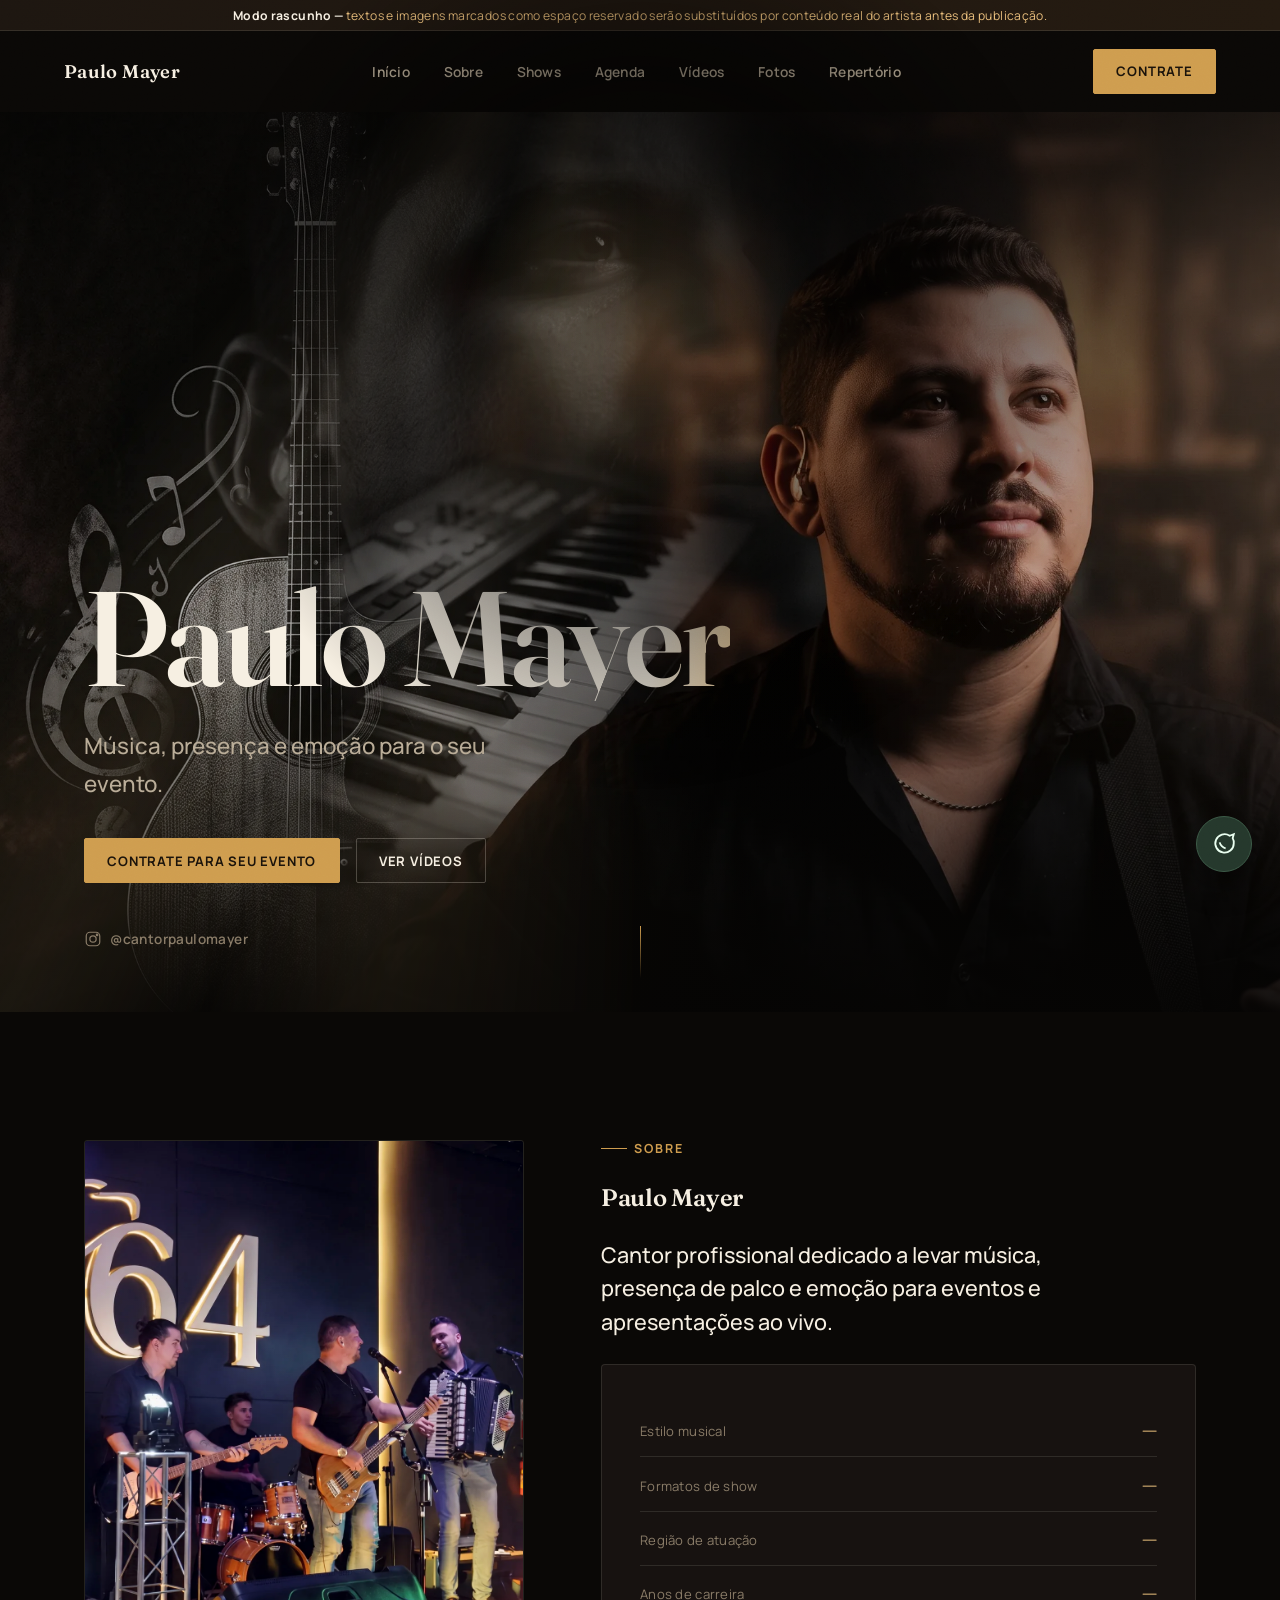
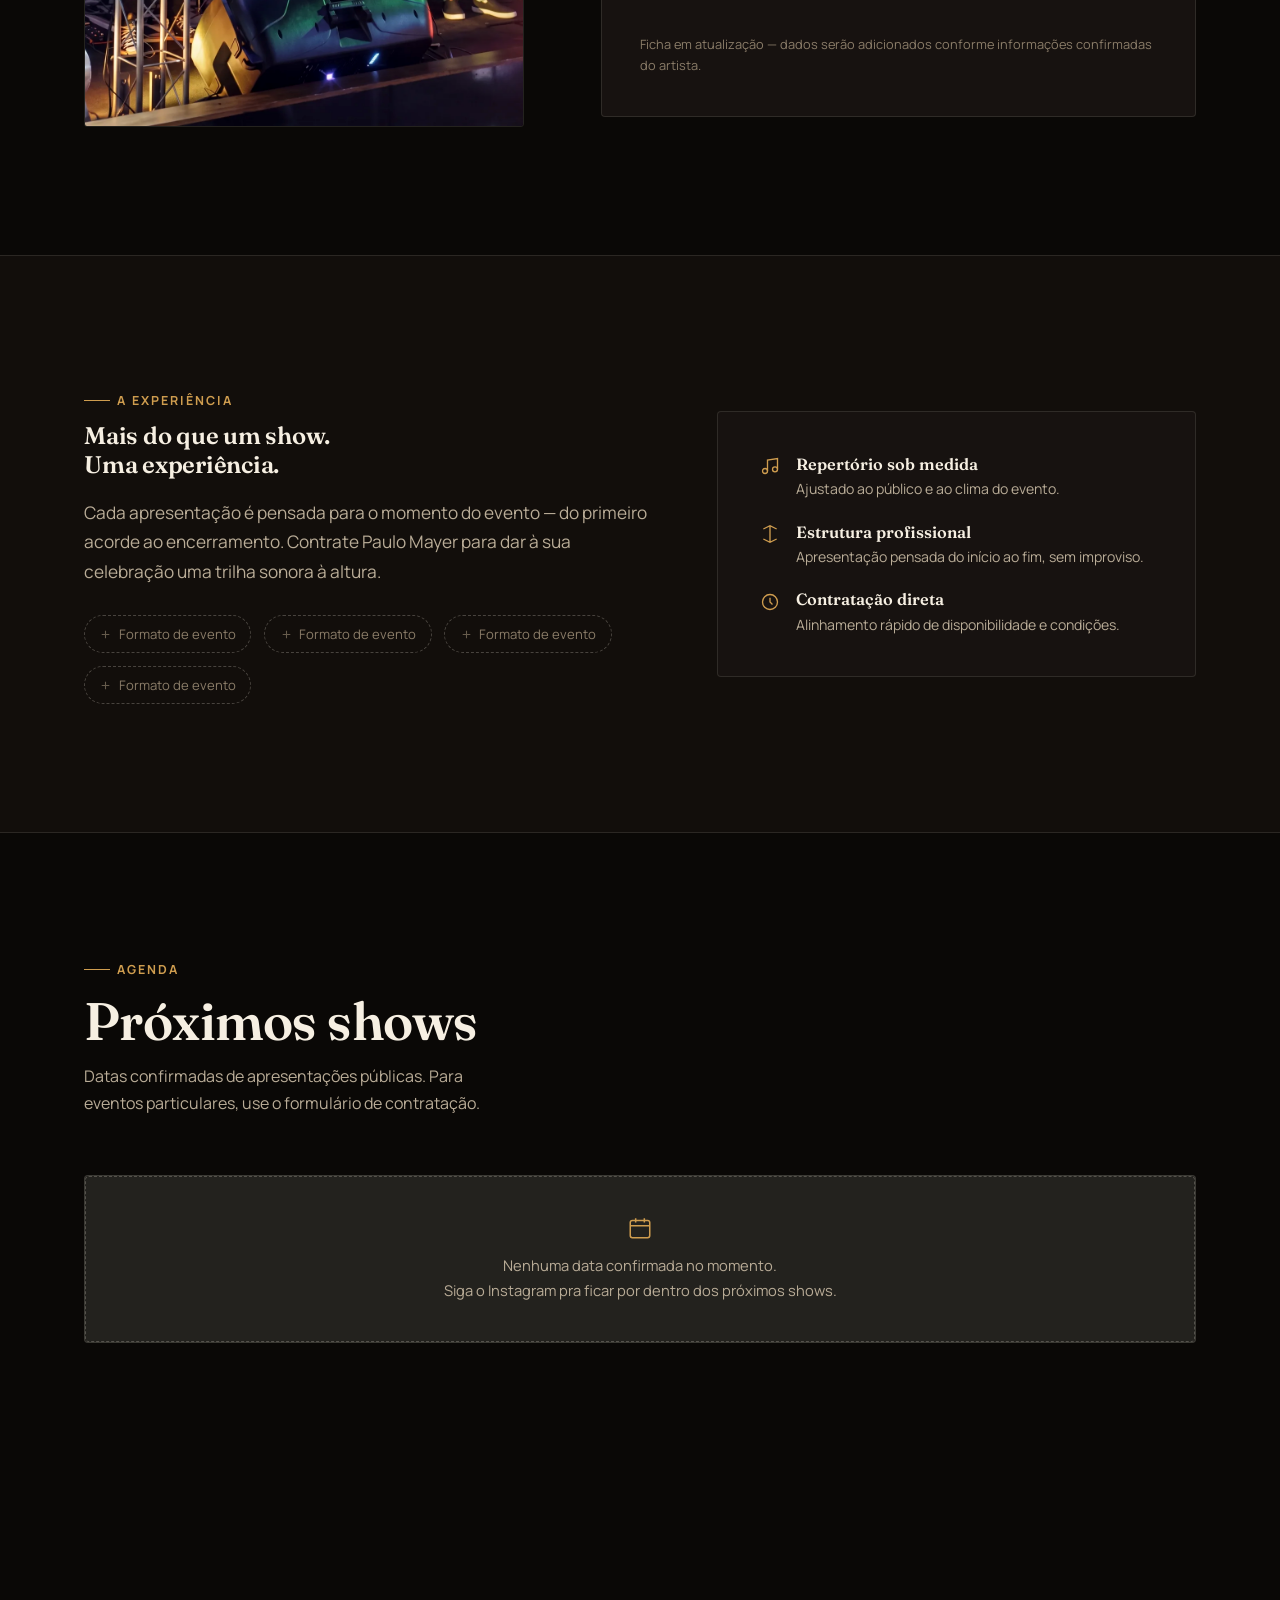
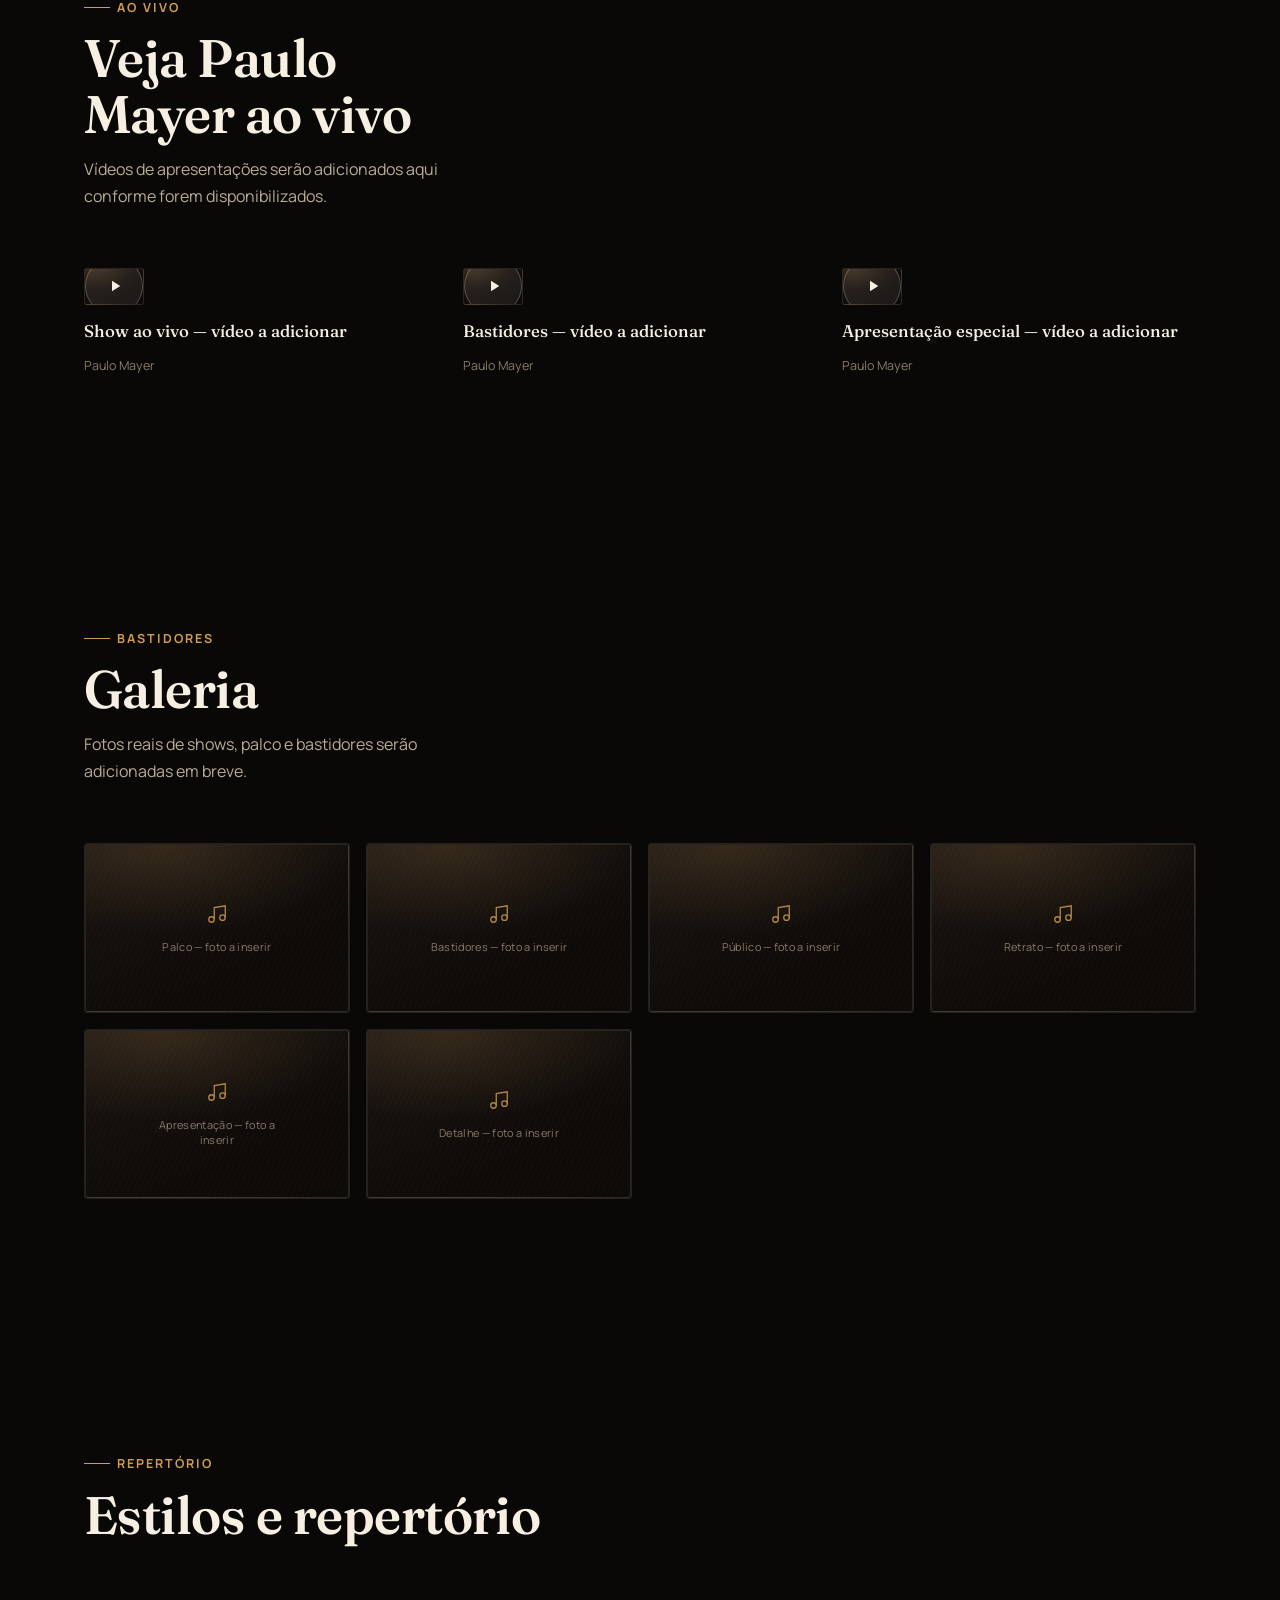
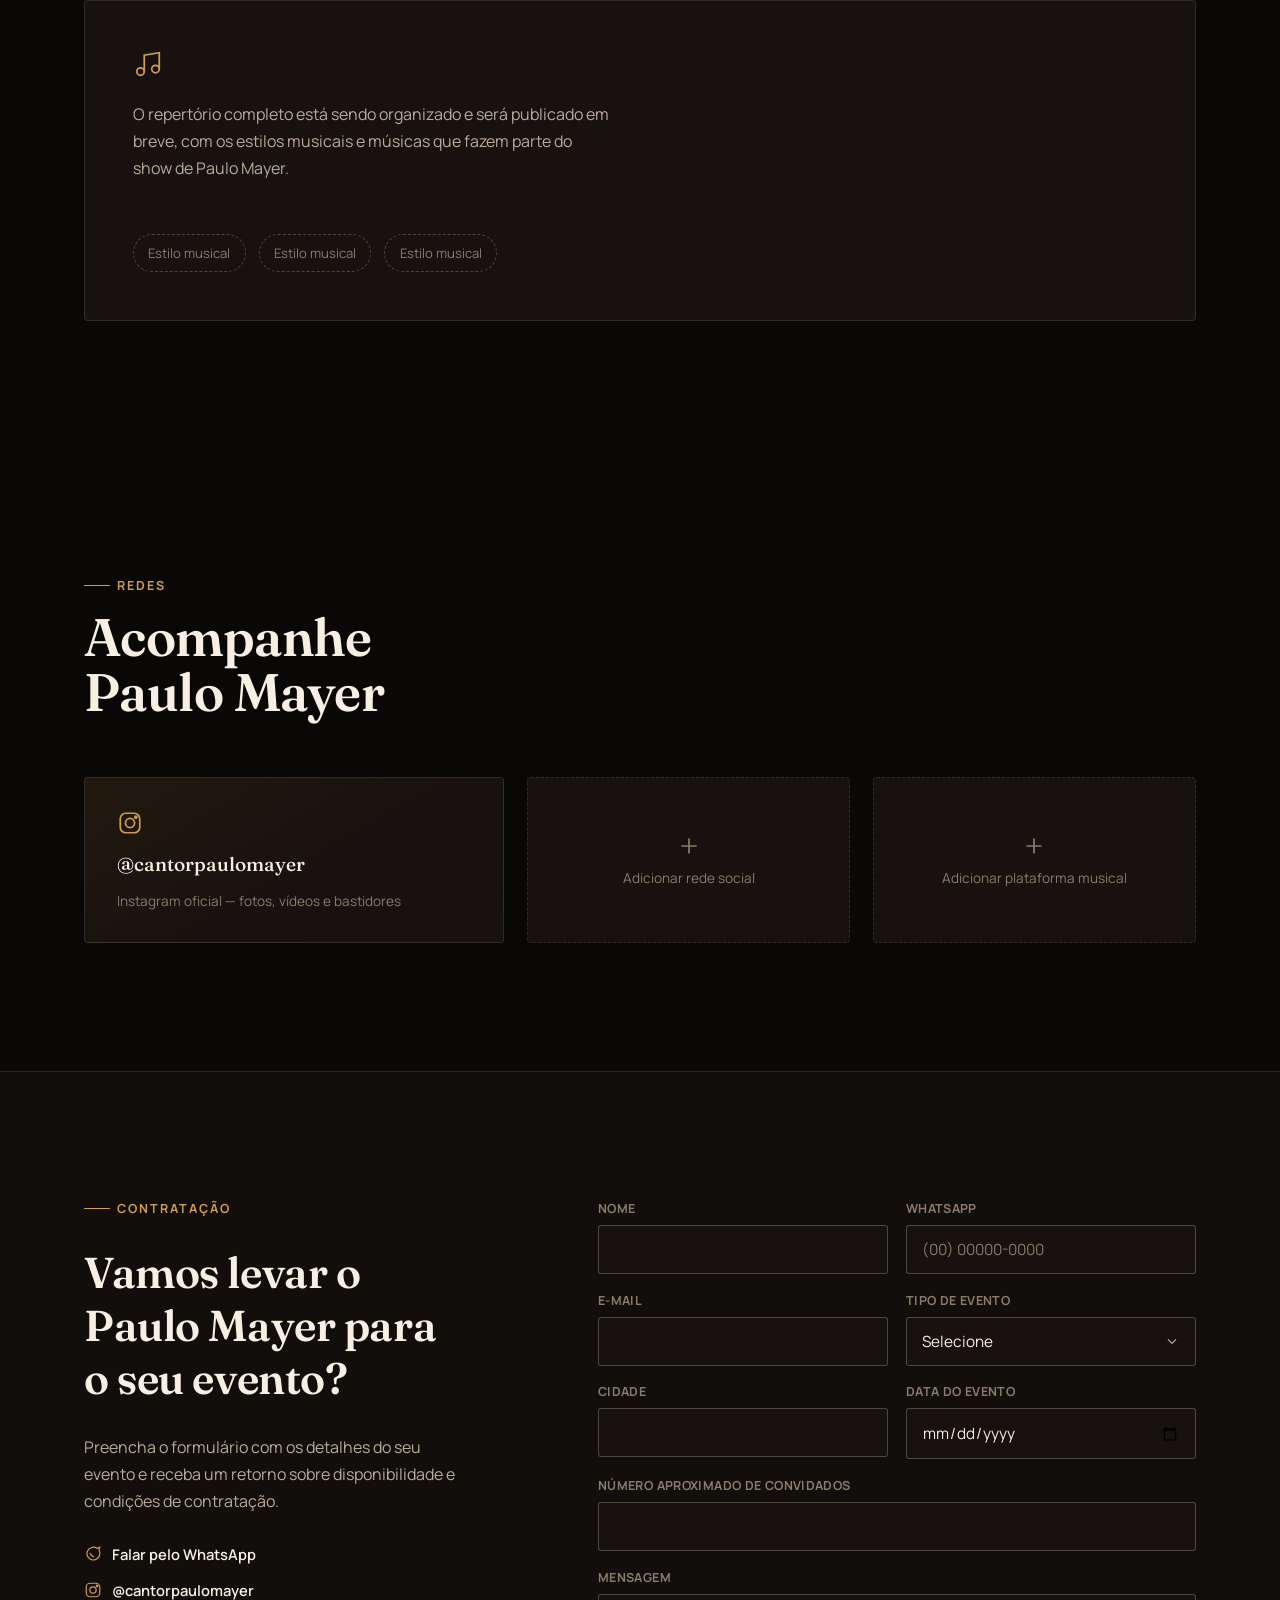
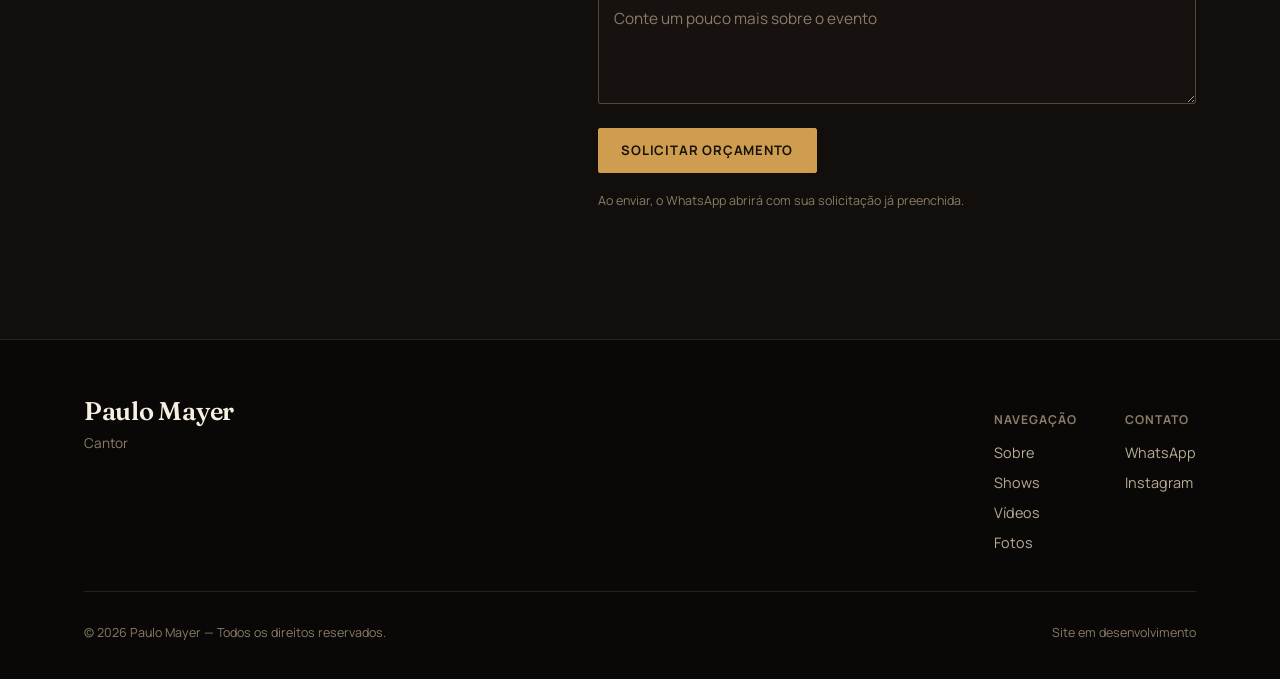
==== public/index.html @ 7ff00a08 "Initial commit" ====
<!doctype html>
<html lang="pt-BR">
<head>
<meta charset="UTF-8">
<meta name="viewport" content="width=device-width, initial-scale=1">
<title>Paulo Mayer | Cantor para Shows e Eventos</title>
<meta name="description" content="Paulo Mayer — cantor profissional para shows e eventos. Contrate para casamentos, festas particulares, eventos corporativos e apresentações ao vivo.">
<meta name="theme-color" content="#0a0806">
<link rel="canonical" href="/">

<!-- Open Graph / compartilhamento (WhatsApp, Facebook, Instagram, LinkedIn) -->
<meta property="og:type" content="website">
<meta property="og:title" content="Paulo Mayer | Cantor para Shows e Eventos">
<meta property="og:description" content="Música, presença e emoção para o seu evento. Conheça o trabalho de Paulo Mayer e solicite um orçamento.">
<meta property="og:image" content="/images/hero-portrait.webp">
<meta property="og:locale" content="pt_BR">
<meta name="twitter:card" content="summary_large_image">

<link rel="icon" href="data:image/svg+xml,%3Csvg xmlns='http://www.w3.org/2000/svg' viewBox='0 0 100 100'%3E%3Crect width='100' height='100' rx='20' fill='%230a0806'/%3E%3Ctext x='50' y='68' font-size='58' text-anchor='middle'%3E%F0%9F%8E%A4%3C/text%3E%3C/svg%3E">

<link rel="preconnect" href="https://fonts.googleapis.com">
<link rel="preconnect" href="https://fonts.gstatic.com" crossorigin>
<link rel="stylesheet" href="https://fonts.googleapis.com/css2?family=Fraunces:ital,opsz,wght@0,9..144,300..900;1,9..144,400..700&family=Manrope:wght@400;500;600;700;800&display=swap">
<link rel="stylesheet" href="css/style.css">

<!--
  ================================================================
  SITE — PAULO MAYER (cantor) — projeto para deploy no Cloudflare Pages
  ================================================================
  Referência principal: https://www.instagram.com/cantorpaulomayer/
  Nenhuma informação específica do artista foi inventada. Pontos que
  ainda precisam de conteúdo real (veja também o README.md):

    1. WHATSAPP_NUMBER (em js/main.js) — trocar pelo número real,
       formato 55DDDNÚMERO (ex.: 5551999999999).
    2. Ficha do artista (seção "Sobre") — estilo musical, formatos
       de evento, região de atuação, anos de carreira.
    3. Texto de trajetória/diferenciais (seção "Sobre").
    4. Formatos de evento atendidos (seção "O Show").
    5. VIDEOS[] (em js/main.js) — título + link de embed (YouTube/
       Instagram) de cada vídeo.
    6. GALLERY[] (em js/main.js) — trocar os quadros por fotos reais
       (basta trocar o bloco .media-frame por uma <img>).
    7. Repertório / estilos musicais (seção "Repertório").
    8. Outras redes sociais além do Instagram (rodapé e seção "Redes").
    9. Depoimentos: a seção de prova social foi propositalmente omitida
       — não existem depoimentos reais disponíveis ainda.
   10. Agenda ("Próximos shows"): a lista pública é lida em tempo real
       de /api/shows — administre-a pelo painel em /admin (veja o
       README.md para configurar a senha e o KV).
-->
</head>
<body>


<div class="grain" aria-hidden="true"></div>
<div class="cursor-fx cursor-fx--glow" id="cursorGlow" aria-hidden="true"></div>
<div class="cursor-fx cursor-fx--shadow" id="cursorShadow" aria-hidden="true"></div>
<a class="skip-link" href="#conteudo">Pular para o conteúdo</a>

<div class="draft-badge">
  <b>Modo rascunho —</b> textos e imagens marcados como espaço reservado serão substituídos por conteúdo real do artista antes da publicação.
</div>

<header class="nav" id="topo">
  <a class="nav__brand" href="#topo">Paulo Mayer</a>
  <nav aria-label="Navegação principal">
    <ul class="nav__links">
      <li><a href="#topo">Início</a></li>
      <li><a href="#sobre">Sobre</a></li>
      <li><a href="#shows">Shows</a></li>
      <li><a href="#agenda">Agenda</a></li>
      <li><a href="#videos">Vídeos</a></li>
      <li><a href="#fotos">Fotos</a></li>
      <li><a href="#repertorio">Repertório</a></li>
    </ul>
  </nav>
  <a class="btn btn-primary nav__cta" href="#contrate">Contrate</a>
  <button class="burger" id="burgerBtn" aria-expanded="false" aria-controls="mobileMenu" aria-label="Abrir menu">
    <span></span><span></span><span></span>
  </button>
</header>

<div class="mobile-menu" id="mobileMenu">
  <ul>
    <li><a href="#topo">Início</a></li>
    <li><a href="#sobre">Sobre</a></li>
    <li><a href="#shows">Shows</a></li>
    <li><a href="#agenda">Agenda</a></li>
    <li><a href="#videos">Vídeos</a></li>
    <li><a href="#fotos">Fotos</a></li>
    <li><a href="#repertorio">Repertório</a></li>
  </ul>
  <a class="btn btn-primary btn-block" href="#contrate">Contrate para seu evento</a>
</div>

<main id="conteudo">

  <!-- ============ HERO ============ -->
  <section class="hero" id="inicio">
    <div class="hero__portrait">
        <img src="images/hero-portrait.webp" alt="Paulo Mayer com violão, em composição artística com piano e notas musicais" width="1800" height="1665">
    </div>
    <div class="hero__beam" aria-hidden="true"></div>
    <div class="wrap hero__inner">
      <div class="hero__text">
        <h1>Paulo Mayer</h1>
        <p class="hero__sub">Música, presença e emoção para o seu evento.</p>
        <div class="hero__ctas">
          <a class="btn btn-primary" href="#contrate">Contrate para seu evento</a>
          <a class="btn btn-ghost" href="#videos">Ver vídeos</a>
        </div>
        <a class="hero__insta" href="https://www.instagram.com/cantorpaulomayer/" target="_blank" rel="noopener">
          <svg viewBox="0 0 24 24" fill="none" stroke="currentColor" stroke-width="1.6"><rect x="3" y="3" width="18" height="18" rx="5"/><circle cx="12" cy="12" r="4.2"/><circle cx="17.4" cy="6.6" r="1"/></svg>
          @cantorpaulomayer
        </a>
      </div>
    </div>
    <div class="hero__scroll" aria-hidden="true"><span></span></div>
  </section>

  <!-- ============ SOBRE ============ -->
  <section id="sobre">
    <div class="wrap">
      <div class="sobre__grid">
        <div class="reveal">
          <div class="artist-photo">
            <img src="images/sobre-retrato.webp" alt="Paulo Mayer se apresentando ao vivo com a banda, cantando e tocando baixo no palco" width="1400" height="1424">
          </div>
        </div>
        <div class="sobre__text reveal">
          <span class="eyebrow">Sobre</span>
          <h2>Paulo Mayer</h2>
          <p class="sobre__lead">Cantor profissional dedicado a levar música, presença de palco e emoção para eventos e apresentações ao vivo.</p>
          <div class="ficha">
            <div class="ficha__row"><span class="ficha__label">Estilo musical</span><span class="ficha__value">—</span></div>
            <div class="ficha__row"><span class="ficha__label">Formatos de show</span><span class="ficha__value">—</span></div>
            <div class="ficha__row"><span class="ficha__label">Região de atuação</span><span class="ficha__value">—</span></div>
            <div class="ficha__row"><span class="ficha__label">Anos de carreira</span><span class="ficha__value">—</span></div>
            <p class="ficha__note">Ficha em atualização — dados serão adicionados conforme informações confirmadas do artista.</p>
          </div>
        </div>
      </div>
    </div>
  </section>

  <!-- ============ O SHOW ============ -->
  <section class="show" id="shows">
    <div class="wrap">
      <div class="show__grid">
        <div class="reveal">
          <span class="eyebrow">A experiência</span>
          <h2 style="margin-top:.5em">Mais do que um show.<br>Uma experiência.</h2>
          <p class="lead" style="margin-top:1.1em">Cada apresentação é pensada para o momento do evento — do primeiro acorde ao encerramento. Contrate Paulo Mayer para dar à sua celebração uma trilha sonora à altura.</p>
          <div class="chip-row" role="list" aria-label="Formatos de evento atendidos, a confirmar">
            <span class="chip"><svg viewBox="0 0 24 24" fill="none" stroke="currentColor" stroke-width="2"><path d="M12 5v14M5 12h14"/></svg>Formato de evento</span>
            <span class="chip"><svg viewBox="0 0 24 24" fill="none" stroke="currentColor" stroke-width="2"><path d="M12 5v14M5 12h14"/></svg>Formato de evento</span>
            <span class="chip"><svg viewBox="0 0 24 24" fill="none" stroke="currentColor" stroke-width="2"><path d="M12 5v14M5 12h14"/></svg>Formato de evento</span>
            <span class="chip"><svg viewBox="0 0 24 24" fill="none" stroke="currentColor" stroke-width="2"><path d="M12 5v14M5 12h14"/></svg>Formato de evento</span>
          </div>
        </div>
        <div class="show__panel reveal">
          <div class="show__panel-item">
            <svg viewBox="0 0 24 24" fill="none" stroke="currentColor" stroke-width="1.6"><path d="M9 18V5l12-2v13"/><circle cx="6" cy="18" r="3"/><circle cx="18" cy="16" r="3"/></svg>
            <div><strong>Repertório sob medida</strong><span>Ajustado ao público e ao clima do evento.</span></div>
          </div>
          <div class="show__panel-item">
            <svg viewBox="0 0 24 24" fill="none" stroke="currentColor" stroke-width="1.6"><path d="M12 2v20M4 6l8-4 8 4M4 18l8 4 8-4"/></svg>
            <div><strong>Estrutura profissional</strong><span>Apresentação pensada do início ao fim, sem improviso.</span></div>
          </div>
          <div class="show__panel-item">
            <svg viewBox="0 0 24 24" fill="none" stroke="currentColor" stroke-width="1.6"><circle cx="12" cy="12" r="9"/><path d="M12 7v5l3 3"/></svg>
            <div><strong>Contratação direta</strong><span>Alinhamento rápido de disponibilidade e condições.</span></div>
          </div>
        </div>
      </div>
    </div>
  </section>

  <!-- ============ AGENDA ============ -->
  <section id="agenda">
    <div class="wrap">
      <div class="section-head reveal">
        <span class="eyebrow">Agenda</span>
        <h2>Próximos shows</h2>
        <p>Datas confirmadas de apresentações públicas. Para eventos particulares, use o formulário de contratação.</p>
      </div>
      <div id="agendaList" class="agenda__list" aria-live="polite">
        <p class="agenda__loading">Carregando agenda...</p>
      </div>
    </div>
  </section>

  <!-- ============ VIDEOS ============ -->
  <section id="videos">
    <div class="wrap">
      <div class="section-head reveal">
        <span class="eyebrow">Ao vivo</span>
        <h2>Veja Paulo Mayer ao vivo</h2>
        <p>Vídeos de apresentações serão adicionados aqui conforme forem disponibilizados.</p>
      </div>
      <div class="video-grid" id="videoGrid"></div>
    </div>
  </section>

  <!-- ============ GALERIA ============ -->
  <section id="fotos">
    <div class="wrap">
      <div class="section-head reveal">
        <span class="eyebrow">Bastidores</span>
        <h2>Galeria</h2>
        <p>Fotos reais de shows, palco e bastidores serão adicionadas em breve.</p>
      </div>
      <div class="gallery" id="galleryGrid"></div>
    </div>
  </section>

  <!-- ============ REPERTORIO ============ -->
  <section id="repertorio">
    <div class="wrap">
      <div class="section-head reveal">
        <span class="eyebrow">Repertório</span>
        <h2>Estilos e repertório</h2>
      </div>
      <div class="repertorio__box reveal">
        <svg viewBox="0 0 24 24" fill="none" stroke="currentColor" stroke-width="1.4" style="width:30px;height:30px;color:var(--gold)"><path d="M9 18V5l12-2v13"/><circle cx="6" cy="18" r="3"/><circle cx="18" cy="16" r="3"/></svg>
        <p style="max-width:48ch">O repertório completo está sendo organizado e será publicado em breve, com os estilos musicais e músicas que fazem parte do show de Paulo Mayer.</p>
        <div class="chip-row">
          <span class="chip">Estilo musical</span>
          <span class="chip">Estilo musical</span>
          <span class="chip">Estilo musical</span>
        </div>
      </div>
    </div>
  </section>

  <!-- ============ REDES ============ -->
  <section id="redes">
    <div class="wrap">
      <div class="section-head reveal">
        <span class="eyebrow">Redes</span>
        <h2>Acompanhe Paulo Mayer</h2>
      </div>
      <div class="redes__grid">
        <a class="social-card social-card--main reveal" href="https://www.instagram.com/cantorpaulomayer/" target="_blank" rel="noopener">
          <svg viewBox="0 0 24 24" fill="none" stroke="currentColor" stroke-width="1.6"><rect x="3" y="3" width="18" height="18" rx="5"/><circle cx="12" cy="12" r="4.2"/><circle cx="17.4" cy="6.6" r="1"/></svg>
          <strong>@cantorpaulomayer</strong>
          <span>Instagram oficial — fotos, vídeos e bastidores</span>
        </a>
        <div class="social-card social-card--empty reveal">
          <svg viewBox="0 0 24 24" fill="none" stroke="currentColor" stroke-width="1.6"><path d="M12 5v14M5 12h14"/></svg>
          <span>Adicionar rede social</span>
        </div>
        <div class="social-card social-card--empty reveal">
          <svg viewBox="0 0 24 24" fill="none" stroke="currentColor" stroke-width="1.6"><path d="M12 5v14M5 12h14"/></svg>
          <span>Adicionar plataforma musical</span>
        </div>
      </div>
    </div>
  </section>

  <!-- ============ CONTATO ============ -->
  <section class="contato" id="contrate">
    <div class="wrap">
      <div class="contato__grid">
        <div class="contato__side reveal">
          <span class="eyebrow">Contratação</span>
          <h2 style="font-size:clamp(1.9rem,4vw,2.7rem)">Vamos levar o Paulo Mayer para o seu evento?</h2>
          <p>Preencha o formulário com os detalhes do seu evento e receba um retorno sobre disponibilidade e condições de contratação.</p>
          <div class="contato__direct">
            <a href="#" id="waDirectLink" target="_blank" rel="noopener">
              <svg viewBox="0 0 24 24" fill="none" stroke="currentColor" stroke-width="1.6"><path d="M21 11.5a8.5 8.5 0 1 1-3.8-7.1L21 3l-1 3.6a8.46 8.46 0 0 1 1 4.9Z"/><path d="M8 10.5s.5 2 2 3.5 3.5 2 3.5 2"/></svg>
              Falar pelo WhatsApp
            </a>
            <a href="https://www.instagram.com/cantorpaulomayer/" target="_blank" rel="noopener">
              <svg viewBox="0 0 24 24" fill="none" stroke="currentColor" stroke-width="1.6"><rect x="3" y="3" width="18" height="18" rx="5"/><circle cx="12" cy="12" r="4.2"/><circle cx="17.4" cy="6.6" r="1"/></svg>
              @cantorpaulomayer
            </a>
          </div>
        </div>

        <form id="bookingForm" class="reveal" novalidate>
          <div class="field">
            <label for="f-nome">Nome</label>
            <input id="f-nome" name="nome" type="text" autocomplete="name" required>
          </div>
          <div class="field">
            <label for="f-whats">WhatsApp</label>
            <input id="f-whats" name="whatsapp" type="tel" autocomplete="tel" placeholder="(00) 00000-0000" required>
          </div>
          <div class="field">
            <label for="f-email">E-mail</label>
            <input id="f-email" name="email" type="email" autocomplete="email">
          </div>
          <div class="field">
            <label for="f-tipo">Tipo de evento</label>
            <select id="f-tipo" name="tipo">
              <option value="">Selecione</option>
              <option>Casamento</option>
              <option>Festa particular</option>
              <option>Evento corporativo</option>
              <option>Casa noturna / bar</option>
              <option>Formatura</option>
              <option>Evento público</option>
              <option>Outro</option>
            </select>
          </div>
          <div class="field">
            <label for="f-cidade">Cidade</label>
            <input id="f-cidade" name="cidade" type="text">
          </div>
          <div class="field">
            <label for="f-data">Data do evento</label>
            <input id="f-data" name="data" type="date">
          </div>
          <div class="field field--full">
            <label for="f-convidados">Número aproximado de convidados</label>
            <input id="f-convidados" name="convidados" type="number" min="0" inputmode="numeric">
          </div>
          <div class="field field--full">
            <label for="f-msg">Mensagem</label>
            <textarea id="f-msg" name="mensagem" placeholder="Conte um pouco mais sobre o evento"></textarea>
          </div>
          <div class="form__actions field--full">
            <button type="submit" class="btn btn-primary">Solicitar orçamento</button>
            <span class="form__status" id="formStatus" role="status" aria-live="polite"></span>
          </div>
          <p class="form__note">Ao enviar, o WhatsApp abrirá com sua solicitação já preenchida.</p>
        </form>
      </div>
    </div>
  </section>

</main>

<footer>
  <div class="wrap">
    <div class="footer__top">
      <div class="footer__brand">
        <h3>Paulo Mayer</h3>
        <p>Cantor</p>
      </div>
      <div class="footer__cols">
        <div class="footer__col">
          <h4>Navegação</h4>
          <a href="#sobre">Sobre</a>
          <a href="#shows">Shows</a>
          <a href="#videos">Vídeos</a>
          <a href="#fotos">Fotos</a>
        </div>
        <div class="footer__col">
          <h4>Contato</h4>
          <a href="#" id="waFooterLink" target="_blank" rel="noopener">WhatsApp</a>
          <a href="https://www.instagram.com/cantorpaulomayer/" target="_blank" rel="noopener">Instagram</a>
        </div>
      </div>
    </div>
    <div class="footer__bottom">
      <span>© <span id="year"></span> Paulo Mayer — Todos os direitos reservados.</span>
      <span>Site em desenvolvimento</span>
    </div>
  </div>
</footer>

<button class="wa-float" id="waFloat" aria-label="Falar com Paulo Mayer pelo WhatsApp">
  <svg viewBox="0 0 24 24" fill="none" stroke="currentColor" stroke-width="1.7"><path d="M21 11.5a8.5 8.5 0 1 1-3.8-7.1L21 3l-1 3.6a8.46 8.46 0 0 1 1 4.9Z"/><path d="M8 10.5s.5 2 2 3.5 3.5 2 3.5 2"/></svg>
</button>

<!-- Lightbox (galeria) -->
<div class="overlay lightbox" id="lightbox" role="dialog" aria-modal="true" aria-label="Visualização de foto">
  <div class="overlay__box">
    <button class="overlay__close" id="lightboxClose" aria-label="Fechar"><svg viewBox="0 0 24 24" fill="none" stroke="currentColor" stroke-width="2"><path d="M5 5l14 14M19 5L5 19"/></svg></button>
    <button class="overlay__nav overlay__prev" id="lightboxPrev" aria-label="Foto anterior"><svg viewBox="0 0 24 24" fill="none" stroke="currentColor" stroke-width="2"><path d="M15 5l-7 7 7 7"/></svg></button>
    <button class="overlay__nav overlay__next" id="lightboxNext" aria-label="Próxima foto"><svg viewBox="0 0 24 24" fill="none" stroke="currentColor" stroke-width="2"><path d="M9 5l7 7-7 7"/></svg></button>
    <div id="lightboxContent"></div>
    <p class="lightbox__caption" id="lightboxCaption"></p>
  </div>
</div>

<!-- Modal (video) -->
<div class="overlay" id="videoModal" role="dialog" aria-modal="true" aria-label="Reprodução de vídeo">
  <div class="overlay__box">
    <button class="overlay__close" id="videoModalClose" aria-label="Fechar"><svg viewBox="0 0 24 24" fill="none" stroke="currentColor" stroke-width="2"><path d="M5 5l14 14M19 5L5 19"/></svg></button>
    <div id="videoModalContent"></div>
  </div>
</div>

<script src="js/main.js" defer></script>

</body>
</html>
---- public/css/style.css ----
:root{
    --bg:#0a0806;
    --bg-alt:#120e0b;
    --bg-card:#171210;
    --bg-card-hi:#1d1713;
    --ink:#f6efe2;
    --ink-dim:#b9ac97;
    --ink-faint:#8a7c68;
    --gold:#cf9d4f;
    --gold-bright:#e9be7c;
    --wine:#7c2f2f;
    --line:rgba(246,239,226,.11);
    --line-strong:rgba(246,239,226,.24);
    --shadow:0 24px 70px rgba(0,0,0,.55);
    --maxw:1240px;
  }

  *,*::before,*::after{box-sizing:border-box}
  html{scroll-behavior:smooth}
  @media (prefers-reduced-motion:reduce){
    html{scroll-behavior:auto}
    *,*::before,*::after{animation-duration:.001ms!important;animation-iteration-count:1!important;transition-duration:.001ms!important;scroll-behavior:auto!important}
  }

  body{
    margin:0;
    background:var(--bg);
    color:var(--ink);
    font-family:'Manrope',system-ui,-apple-system,'Segoe UI',sans-serif;
    -webkit-font-smoothing:antialiased;
    padding-inline:0;
    overflow-x:hidden;
  }

  img{max-width:100%;display:block}
  a{color:inherit}
  button{font:inherit}

  h1,h2,h3{
    font-family:'Fraunces',ui-serif,Georgia,serif;
    font-weight:600;
    margin:0;
    text-wrap:balance;
    letter-spacing:-.01em;
  }

  p{line-height:1.7;color:var(--ink-dim);margin:0}

  .wrap{max-width:var(--maxw);margin-inline:auto;padding-inline:clamp(20px,5vw,64px)}

  .eyebrow{
    font-size:.78rem;
    font-weight:700;
    letter-spacing:.16em;
    text-transform:uppercase;
    color:var(--gold);
    display:inline-flex;
    align-items:center;
    gap:.6em;
  }
  .eyebrow::before{
    content:"";
    width:26px;height:1px;
    background:var(--gold);
    display:inline-block;
  }

  /* grain overlay */
  .grain{
    position:fixed;inset:0;
    pointer-events:none;
    z-index:200;
    opacity:.05;
    mix-blend-mode:overlay;
    background-image:url("data:image/svg+xml,%3Csvg xmlns='http://www.w3.org/2000/svg' width='120' height='120'%3E%3Cfilter id='n'%3E%3CfeTurbulence type='fractalNoise' baseFrequency='0.85' numOctaves='2' stitchTiles='stitch'/%3E%3C/filter%3E%3Crect width='100%25' height='100%25' filter='url(%23n)'/%3E%3C/svg%3E");
  }

  /* cursor spotlight — a warm glow with a shadowed halo that follows the
     pointer; --mx/--my are set from JS (rAF-throttled) and default to a
     centered position so the page still reads correctly at rest. */
  .cursor-fx{
    position:fixed;inset:0;
    pointer-events:none;
    z-index:150;
  }
  .cursor-fx--glow{
    background:radial-gradient(260px circle at var(--mx,50vw) var(--my,38vh), rgba(233,190,124,.18), transparent 72%);
    mix-blend-mode:screen;
  }
  .cursor-fx--shadow{
    background:radial-gradient(560px circle at var(--mx,50vw) var(--my,38vh), transparent 0%, transparent 15%, rgba(0,0,0,.42) 48%, transparent 80%);
  }

  /* skip link */
  .skip-link{
    position:absolute;left:12px;top:-60px;
    background:var(--gold);color:#1a1208;
    padding:.7em 1.2em;border-radius:4px;
    font-weight:700;z-index:999;
    transition:top .2s ease;
  }
  .skip-link:focus{top:12px}

  :focus-visible{outline:2px solid var(--gold-bright);outline-offset:3px}

  /* draft badge */
  .draft-badge{
    background:linear-gradient(90deg,#1d1610,#241a10);
    border-bottom:1px solid var(--line);
    color:var(--gold-bright);
    font-size:.76rem;
    letter-spacing:.03em;
    text-align:center;
    padding:.55em 1em;
  }
  .draft-badge b{color:var(--ink)}

  /* ---------------- NAV ---------------- */
  .nav{
    position:sticky;top:0;z-index:100;
    display:flex;align-items:center;justify-content:space-between;
    padding:1.1em clamp(20px,5vw,64px);
    background:transparent;
    border-bottom:1px solid transparent;
    transition:background .35s ease,border-color .35s ease,padding .35s ease;
  }
  .nav.is-scrolled{
    background:rgba(10,8,6,.86);
    backdrop-filter:blur(14px);
    border-color:var(--line);
    padding-block:.75em;
  }
  .nav__brand{
    font-family:'Fraunces',serif;
    font-weight:600;
    font-size:1.15rem;
    letter-spacing:.02em;
    text-decoration:none;
  }
  .nav__links{
    display:flex;align-items:center;gap:2.1em;
    list-style:none;margin:0;padding:0;
  }
  .nav__links a{
    text-decoration:none;
    font-size:.86rem;
    font-weight:600;
    letter-spacing:.02em;
    color:var(--ink-dim);
    position:relative;
    padding-block:.3em;
    transition:color .2s ease;
  }
  .nav__links a:hover,.nav__links a:focus-visible{color:var(--ink)}
  .nav__links a::after{
    content:"";position:absolute;left:0;right:0;bottom:0;height:1px;
    background:var(--gold);transform:scaleX(0);transform-origin:left;
    transition:transform .25s ease;
  }
  .nav__links a:hover::after,.nav__links a:focus-visible::after{transform:scaleX(1)}

  .btn{
    display:inline-flex;align-items:center;justify-content:center;gap:.6em;
    border-radius:2px;
    font-weight:700;
    font-size:.82rem;
    letter-spacing:.06em;
    text-transform:uppercase;
    text-decoration:none;
    padding:.95em 1.7em;
    border:1px solid transparent;
    cursor:pointer;
    transition:transform .2s ease,box-shadow .2s ease,background .2s ease,border-color .2s ease,color .2s ease;
    white-space:nowrap;
  }
  .btn-primary{background:var(--gold);color:#19120a;border-color:var(--gold)}
  .btn-primary:hover{background:var(--gold-bright);border-color:var(--gold-bright);transform:translateY(-2px);box-shadow:0 14px 30px rgba(207,157,79,.25)}
  .btn-ghost{background:transparent;color:var(--ink);border-color:var(--line-strong)}
  .btn-ghost:hover{border-color:var(--gold);color:var(--gold-bright);transform:translateY(-2px)}
  .btn-wa{background:#1e2b22;color:#eafff0;border-color:#2e4536}
  .btn-wa:hover{background:#24352a;border-color:#3c5a47;transform:translateY(-2px)}
  .btn-block{width:100%}

  .nav__cta{display:none}
  @media (min-width:920px){ .nav__cta{display:inline-flex} }

  .burger{
    display:inline-flex;flex-direction:column;justify-content:center;gap:5px;
    width:42px;height:42px;background:transparent;border:1px solid var(--line-strong);
    border-radius:2px;cursor:pointer;
  }
  .burger span{width:18px;height:1.5px;background:var(--ink);margin-inline:auto;transition:transform .25s ease,opacity .25s ease}
  .burger[aria-expanded="true"] span:nth-child(1){transform:translateY(6.5px) rotate(45deg)}
  .burger[aria-expanded="true"] span:nth-child(2){opacity:0}
  .burger[aria-expanded="true"] span:nth-child(3){transform:translateY(-6.5px) rotate(-45deg)}
  @media (min-width:920px){ .burger{display:none} }
  .nav__links{display:none}
  @media (min-width:920px){ .nav__links{display:flex} }

  .mobile-menu{
    position:fixed;inset:0;z-index:99;
    background:var(--bg);
    display:flex;flex-direction:column;
    padding:6.5em clamp(24px,8vw,64px) 3em;
    transform:translateY(-8px);
    opacity:0;visibility:hidden;
    transition:opacity .28s ease,transform .28s ease,visibility 0s linear .28s;
  }
  .mobile-menu.is-open{opacity:1;visibility:visible;transform:translateY(0);transition:opacity .28s ease,transform .28s ease}
  .mobile-menu ul{list-style:none;margin:0 0 2.2em;padding:0;display:flex;flex-direction:column;gap:1.3em}
  .mobile-menu a{font-family:'Fraunces',serif;font-size:2rem;text-decoration:none;color:var(--ink)}
  .mobile-menu .btn{white-space:normal;text-align:center;line-height:1.3}
  @media (min-width:920px){ .mobile-menu{display:none} }

  /* ---------------- HERO ---------------- */
  .hero{
    position:relative;
    display:flex;
    align-items:flex-end;
    min-height:100vh;
    min-height:100svh;
    padding-block:clamp(2.4rem,6vw,4rem);
    overflow:hidden;
    isolation:isolate;
  }
  .hero__portrait{
    position:absolute;inset:0;z-index:-3;
  }
  .hero__portrait img{
    width:100%;height:100%;object-fit:cover;object-position:50% 24%;
    display:block;
    filter:saturate(1.05) contrast(1.03);
  }
  .hero__portrait::after{
    content:"";position:absolute;inset:0;pointer-events:none;
    background:
      linear-gradient(0deg, rgba(6,5,4,.94) 0%, rgba(6,5,4,.55) 24%, rgba(6,5,4,.28) 46%, rgba(6,5,4,.42) 72%, rgba(6,5,4,.72) 100%),
      radial-gradient(70% 55% at 18% 92%, rgba(207,157,79,.16), transparent 60%);
  }
  .hero__beam{
    position:absolute;z-index:-2;inset:-20% -10% auto -10%;height:130%;
    background:conic-gradient(from 200deg at 50% -10%, transparent 0deg, rgba(233,190,124,.12) 8deg, transparent 20deg, transparent 340deg, rgba(233,190,124,.09) 352deg, transparent 360deg);
    filter:blur(2px);
    mix-blend-mode:screen;
    opacity:.7;
  }
  .hero__inner{
    position:relative;z-index:1;
    width:100%;
  }
  .hero__text{
    display:flex;flex-direction:column;align-items:flex-start;gap:1.6em;
    max-width:46rem;
  }
  .hero h1{
    font-size:clamp(3.4rem,11vw,8.4rem);
    line-height:.94;
    letter-spacing:-.02em;
    font-weight:600;
    display:inline-block;
    background-image:linear-gradient(100deg,
      var(--ink) 0%, var(--ink) 42%, var(--gold-bright) 50%, var(--ink) 58%, var(--ink) 100%);
    background-size:240% 100%;
    background-position:180% 0;
    -webkit-background-clip:text;background-clip:text;color:transparent;
    animation:heroWipe 1.15s cubic-bezier(.5,0,.1,1) both,
              heroShine 7.5s ease-in-out 1.3s infinite;
  }
  @keyframes heroWipe{
    from{ clip-path:inset(0 100% 0 0); }
    to{ clip-path:inset(0 0 0 0); }
  }
  @keyframes heroShine{
    0%,100%{ background-position:180% 0; }
    50%{ background-position:-40% 0; }
  }
  @media (prefers-reduced-motion:reduce){
    .hero h1{ animation:none; background-position:0 0; }
  }
  .hero__sub{
    font-size:clamp(1.05rem,2.2vw,1.4rem);
    color:var(--ink-dim);
    max-width:34ch;
    font-weight:500;
  }
  .hero__ctas{display:flex;flex-wrap:wrap;gap:1em;margin-top:.6em}
  .hero__insta{
    display:inline-flex;align-items:center;gap:.6em;
    margin-top:1.6em;
    text-decoration:none;
    color:var(--ink-faint);
    font-size:.85rem;
    font-weight:600;
    letter-spacing:.03em;
    transition:color .2s ease;
  }
  .hero__insta:hover{color:var(--gold-bright)}
  .hero__insta svg{width:18px;height:18px}

  .hero__scroll{
    position:absolute;bottom:clamp(18px,3vw,34px);left:0;right:0;
    display:flex;justify-content:center;z-index:1;
  }
  .hero__scroll span{
    width:1px;height:52px;
    background:linear-gradient(var(--gold),transparent);
    display:block;
    animation:scrolldown 2.2s ease-in-out infinite;
  }
  @keyframes scrolldown{0%{opacity:0;transform:scaleY(.3);transform-origin:top}30%{opacity:1;transform:scaleY(1);transform-origin:top}70%{opacity:1;transform:scaleY(1);transform-origin:bottom}100%{opacity:0;transform:scaleY(.3);transform-origin:bottom}}

  /* ---------------- SECTIONS ---------------- */
  section{padding-block:clamp(4.5rem,10vw,8rem)}
  .section-head{
    display:flex;flex-direction:column;gap:.9em;
    margin-bottom:clamp(2.2rem,5vw,3.6rem);
    max-width:46ch;
  }
  .section-head h2{font-size:clamp(2rem,5vw,3.3rem);line-height:1.05}
  .section-head p{max-width:42ch}

  /* .reveal elements are fully visible at rest by default — see script at
     the bottom: entrance motion is layered on top via the Web Animations
     API only once an element scrolls into view, so nothing ever depends
     on JS/an observer to become visible. */

  /* ---- SOBRE ---- */
  .sobre__grid{display:grid;gap:clamp(2.5rem,6vw,5rem);align-items:start}
  @media (min-width:880px){ .sobre__grid{grid-template-columns:.85fr 1.15fr} }

  .media-frame{
    position:relative;
    aspect-ratio:4/5;
    border-radius:3px;
    background:
      radial-gradient(120% 90% at 30% 0%, rgba(207,157,79,.16), transparent 60%),
      linear-gradient(155deg,#1b1512,#0d0a08 70%);
    border:1px solid var(--line);
    display:flex;flex-direction:column;align-items:center;justify-content:center;
    gap:.9em;text-align:center;padding:2em;
    overflow:hidden;
  }
  .media-frame::before{
    content:"";position:absolute;inset:0;
    background:repeating-linear-gradient(115deg,rgba(246,239,226,.035) 0 1px,transparent 1px 5px);
    opacity:.5;
  }
  .media-frame svg{width:34px;height:34px;color:var(--gold);opacity:.85;position:relative}
  .media-frame__label{position:relative;font-size:.78rem;color:var(--ink-faint);letter-spacing:.03em;max-width:20ch}
  .media-frame--wide{aspect-ratio:16/10}
  .media-frame--square{aspect-ratio:1/1}
  .media-frame--tall{aspect-ratio:3/4}

  .artist-photo{
    position:relative;
    aspect-ratio:3/4;
    border-radius:3px;
    overflow:hidden;
    border:1px solid var(--line);
  }
  .artist-photo img{
    width:100%;height:100%;object-fit:cover;object-position:50% 32%;
    display:block;
    filter:saturate(1.04) contrast(1.03);
  }
  .artist-photo::after{
    content:"";position:absolute;inset:0;pointer-events:none;
    background:linear-gradient(200deg, rgba(207,157,79,.16), transparent 55%);
    mix-blend-mode:overlay;
  }

  .ficha{
    border:1px solid var(--line);
    border-radius:4px;
    background:var(--bg-card);
    padding:clamp(1.6em,3vw,2.4em);
  }
  .ficha__row{
    display:flex;justify-content:space-between;gap:1em;align-items:baseline;
    padding-block:.95em;
    border-bottom:1px solid var(--line);
  }
  .ficha__row:last-of-type{border-bottom:none}
  .ficha__label{font-size:.82rem;color:var(--ink-faint);letter-spacing:.02em}
  .ficha__value{font-family:'Fraunces',serif;font-size:1.15rem;color:var(--gold-bright);font-weight:500;text-align:right}
  .ficha__note{margin-top:1.1em;font-size:.8rem;color:var(--ink-faint)}

  .sobre__text{display:flex;flex-direction:column;gap:1.6em}
  .sobre__lead{font-size:clamp(1.1rem,2vw,1.35rem);color:var(--ink);font-weight:500;line-height:1.55;max-width:36ch}

  /* ---- O SHOW ---- */
  .show{background:var(--bg-alt);border-block:1px solid var(--line)}
  .show__grid{display:grid;gap:clamp(2rem,5vw,3rem);align-items:center}
  @media (min-width:920px){ .show__grid{grid-template-columns:1.1fr .9fr} }
  .show p.lead{font-size:1.08rem;color:var(--ink-dim);max-width:52ch}

  .chip-row{display:flex;flex-wrap:wrap;gap:.8em;margin-top:1.8em}
  .chip{
    display:inline-flex;align-items:center;gap:.5em;
    padding:.7em 1.1em;
    border:1px dashed var(--line-strong);
    border-radius:100px;
    font-size:.82rem;color:var(--ink-faint);
    background:transparent;
  }
  .chip svg{width:13px;height:13px;opacity:.7}

  .show__panel{
    border:1px solid var(--line);
    border-radius:4px;
    background:var(--bg-card);
    padding:clamp(1.8em,4vw,2.6em);
    display:flex;flex-direction:column;gap:1.4em;
  }
  .show__panel-item{display:flex;gap:1em;align-items:flex-start}
  .show__panel-item svg{width:20px;height:20px;color:var(--gold);flex-shrink:0;margin-top:.15em}
  .show__panel-item strong{display:block;font-family:'Fraunces',serif;font-weight:600;font-size:1.02rem;margin-bottom:.2em}
  .show__panel-item span{font-size:.88rem;color:var(--ink-dim)}

  /* ---- AGENDA ---- */
  .agenda__list{
    display:flex;flex-direction:column;gap:1px;
    background:var(--line);
    border:1px solid var(--line);
    border-radius:4px;
    overflow:hidden;
  }
  .agenda__item{
    display:flex;align-items:center;gap:1.2em;
    padding:1.1em clamp(1em,3vw,1.8em);
    background:var(--bg-card);
    transition:background .2s ease;
  }
  .agenda__item:hover{background:var(--bg-card-hi)}
  .agenda__date{
    display:flex;flex-direction:column;align-items:center;justify-content:center;
    width:62px;flex-shrink:0;
    padding-block:.2em;
    border-right:1px solid var(--line);
  }
  .agenda__date-day{font-family:'Fraunces',serif;font-size:1.6rem;font-weight:600;color:var(--gold-bright);line-height:1}
  .agenda__date-month{font-size:.66rem;text-transform:uppercase;letter-spacing:.08em;color:var(--ink-faint);margin-top:.3em}
  .agenda__body{flex:1;min-width:0}
  .agenda__local{font-family:'Fraunces',serif;font-size:1.05rem;font-weight:500}
  .agenda__meta{font-size:.82rem;color:var(--ink-faint);margin-top:.2em}
  .agenda__cta{flex-shrink:0;white-space:nowrap}
  @media (max-width:560px){
    .agenda__item{flex-wrap:wrap}
    .agenda__cta{width:100%;margin-top:.4em;margin-left:calc(62px + 1.2em)}
  }
  .agenda__loading,.agenda__empty{
    padding:2.6em 2em;text-align:center;color:var(--ink-faint);
    border:1px dashed var(--line-strong);border-radius:4px;
    font-size:.92rem;
  }
  .agenda__empty svg{width:26px;height:26px;color:var(--gold);margin:0 auto .8em;display:block}

  /* ---- VIDEOS ---- */
  .video-grid{display:grid;gap:1.6em;grid-template-columns:1fr}
  @media (min-width:720px){ .video-grid{grid-template-columns:repeat(3,1fr)} }
  .video-card{
    background:none;border:none;padding:0;text-align:left;cursor:pointer;
    color:inherit;display:flex;flex-direction:column;gap:1em;
  }
  .video-card__thumb{
    position:relative;aspect-ratio:16/10;border-radius:3px;overflow:hidden;
    background:radial-gradient(120% 100% at 20% 0%,rgba(207,157,79,.18),transparent 55%),linear-gradient(150deg,#1c1512,#0c0908 75%);
    border:1px solid var(--line);
    display:flex;align-items:center;justify-content:center;
    transition:border-color .25s ease,transform .25s ease;
  }
  .video-card:hover .video-card__thumb,.video-card:focus-visible .video-card__thumb{border-color:var(--gold);transform:translateY(-4px)}
  .video-card__play{
    width:58px;height:58px;border-radius:50%;
    background:rgba(246,239,226,.08);border:1px solid var(--line-strong);
    display:flex;align-items:center;justify-content:center;
    backdrop-filter:blur(4px);
    transition:background .25s ease,border-color .25s ease;
  }
  .video-card:hover .video-card__play{background:var(--gold);border-color:var(--gold)}
  .video-card__play svg{width:18px;height:18px;margin-left:2px;color:var(--ink)}
  .video-card:hover .video-card__play svg{color:#19120a}
  .video-card__title{font-family:'Fraunces',serif;font-size:1.05rem;font-weight:500}
  .video-card__meta{font-size:.78rem;color:var(--ink-faint)}

  /* ---- GALERIA ---- */
  .gallery{
    display:grid;gap:1em;
    grid-template-columns:repeat(2,1fr);
    grid-auto-rows:150px;
  }
  @media (min-width:640px){ .gallery{grid-template-columns:repeat(4,1fr);grid-auto-rows:170px} }
  .gallery button{
    all:unset;cursor:pointer;position:relative;border-radius:3px;overflow:hidden;
    border:1px solid var(--line);
  }
  .gallery .media-frame{height:100%;aspect-ratio:auto;padding:1em}
  .gallery .media-frame svg{width:22px;height:22px}
  .gallery .media-frame__label{font-size:.68rem}
  .gallery button:hover .media-frame,.gallery button:focus-visible .media-frame{border-color:var(--gold)}
  .g-span-2{grid-column:span 2}
  .g-row-2{grid-row:span 2}

  /* ---- REPERTORIO ---- */
  .repertorio__box{
    border:1px solid var(--line);border-radius:4px;
    background:var(--bg-card);
    padding:clamp(2em,5vw,3em);
    display:flex;flex-direction:column;gap:1.4em;align-items:flex-start;
  }

  /* ---- REDES ---- */
  .redes__grid{display:grid;gap:1.4em;grid-template-columns:1fr}
  @media (min-width:720px){ .redes__grid{grid-template-columns:1.3fr 1fr 1fr} }
  .social-card{
    border:1px solid var(--line);border-radius:4px;padding:2em;
    display:flex;flex-direction:column;gap:1em;text-decoration:none;color:inherit;
    background:var(--bg-card);
    transition:border-color .25s ease,transform .25s ease;
  }
  .social-card--main{background:linear-gradient(150deg,rgba(207,157,79,.12),var(--bg-card) 60%)}
  .social-card:hover{border-color:var(--gold);transform:translateY(-3px)}
  .social-card svg{width:26px;height:26px;color:var(--gold)}
  .social-card strong{font-family:'Fraunces',serif;font-size:1.2rem;font-weight:500}
  .social-card span{font-size:.85rem;color:var(--ink-faint)}
  .social-card--empty{border-style:dashed;justify-content:center;align-items:center;text-align:center;gap:.6em}
  .social-card--empty svg{color:var(--ink-faint)}

  /* ---- CONTATO ---- */
  .contato{background:var(--bg-alt);border-top:1px solid var(--line)}
  .contato__grid{display:grid;gap:clamp(2.5rem,6vw,4.5rem)}
  @media (min-width:960px){ .contato__grid{grid-template-columns:.85fr 1.15fr} }
  .contato__side{display:flex;flex-direction:column;gap:1.8em}
  .contato__side p{max-width:38ch}
  .contato__direct{display:flex;flex-direction:column;gap:1em}
  .contato__direct a{display:inline-flex;align-items:center;gap:.7em;text-decoration:none;font-weight:600;font-size:.92rem;color:var(--ink)}
  .contato__direct a svg{width:18px;height:18px;color:var(--gold)}

  form{display:grid;gap:1.1em;grid-template-columns:1fr 1fr}
  .field{display:flex;flex-direction:column;gap:.5em}
  .field--full{grid-column:1/-1}
  @media (max-width:620px){ form{grid-template-columns:1fr} .field{grid-column:1/-1} }
  label{font-size:.78rem;font-weight:700;letter-spacing:.03em;text-transform:uppercase;color:var(--ink-faint)}
  input,select,textarea{
    background:var(--bg-card);
    border:1px solid var(--line-strong);
    border-radius:3px;
    color:var(--ink);
    font-family:inherit;font-size:.96rem;
    padding:.85em 1em;
    transition:border-color .2s ease,background .2s ease;
  }
  input::placeholder,textarea::placeholder{color:var(--ink-faint)}
  input:focus,select:focus,textarea:focus{border-color:var(--gold);background:var(--bg-card-hi);outline:none}
  textarea{resize:vertical;min-height:110px}
  select{appearance:none;background-image:url("data:image/svg+xml,%3Csvg xmlns='http://www.w3.org/2000/svg' viewBox='0 0 20 20' fill='none' stroke='%23b9ac97' stroke-width='1.6'%3E%3Cpath d='M5 8l5 5 5-5'/%3E%3C/svg%3E");background-repeat:no-repeat;background-position:right 1em center;background-size:16px}
  .form__actions{display:flex;flex-wrap:wrap;gap:1em;align-items:center;margin-top:.4em}
  .form__note{font-size:.78rem;color:var(--ink-faint);grid-column:1/-1}
  .form__status{font-size:.85rem;color:var(--gold-bright);min-height:1.2em}

  /* ---- FOOTER ---- */
  footer{border-top:1px solid var(--line);padding-block:3.4em 2.4em}
  .footer__top{display:flex;flex-wrap:wrap;justify-content:space-between;gap:2.4em;padding-bottom:2.4em;margin-bottom:2em;border-bottom:1px solid var(--line)}
  .footer__brand h3{font-size:1.6rem}
  .footer__brand p{margin-top:.4em;color:var(--ink-faint);font-size:.85rem}
  .footer__cols{display:flex;flex-wrap:wrap;gap:3em}
  .footer__col{display:flex;flex-direction:column;gap:.7em}
  .footer__col h4{font-size:.76rem;letter-spacing:.08em;text-transform:uppercase;color:var(--ink-faint);font-family:'Manrope',sans-serif;font-weight:700;margin-bottom:.3em}
  .footer__col a{font-size:.9rem;color:var(--ink-dim);text-decoration:none}
  .footer__col a:hover{color:var(--gold-bright)}
  .footer__bottom{display:flex;flex-wrap:wrap;justify-content:space-between;gap:1em;font-size:.78rem;color:var(--ink-faint)}

  /* ---- WHATSAPP FLOAT ---- */
  .wa-float{
    position:fixed;right:clamp(16px,3vw,28px);bottom:clamp(16px,3vw,28px);
    z-index:80;
    width:56px;height:56px;border-radius:50%;
    background:#25382c;border:1px solid #3c5a47;
    display:flex;align-items:center;justify-content:center;
    box-shadow:0 14px 30px rgba(0,0,0,.45);
    cursor:pointer;
    animation:wa-in .6s ease .4s both;
    transition:transform .2s ease,background .2s ease;
  }
  .wa-float:hover{transform:translateY(-3px) scale(1.04);background:#2c4235}
  .wa-float svg{width:26px;height:26px;color:#eafff0}
  @keyframes wa-in{from{opacity:0;transform:translateY(14px) scale(.9)}to{opacity:1;transform:translateY(0) scale(1)}}

  /* ---- LIGHTBOX / MODAL ---- */
  .overlay{
    position:fixed;inset:0;z-index:300;
    background:rgba(6,5,4,.92);
    display:flex;align-items:center;justify-content:center;
    padding:5vh 5vw;
    opacity:0;visibility:hidden;
    transition:opacity .25s ease,visibility 0s linear .25s;
  }
  .overlay.is-open{opacity:1;visibility:visible;transition:opacity .25s ease}
  .overlay__box{position:relative;width:100%;max-width:920px}
  .overlay__close{
    position:absolute;top:-46px;right:0;
    width:38px;height:38px;border-radius:50%;
    background:transparent;border:1px solid var(--line-strong);
    display:flex;align-items:center;justify-content:center;cursor:pointer;
  }
  .overlay__close svg{width:16px;height:16px;color:var(--ink)}
  .overlay__nav{
    position:absolute;top:50%;transform:translateY(-50%);
    width:44px;height:44px;border-radius:50%;
    background:rgba(246,239,226,.06);border:1px solid var(--line-strong);
    display:flex;align-items:center;justify-content:center;cursor:pointer;
  }
  .overlay__nav svg{width:18px;height:18px;color:var(--ink)}
  .overlay__prev{left:-58px}
  .overlay__next{right:-58px}
  @media (max-width:860px){ .overlay__prev{left:-6px}.overlay__next{right:-6px} }
  .lightbox .media-frame{aspect-ratio:4/5;padding:3em}
  .lightbox .media-frame svg{width:40px;height:40px}
  .lightbox .media-frame__label{font-size:.9rem}
  .lightbox__caption{text-align:center;margin-top:1em;color:var(--ink-faint);font-size:.85rem}

  .video-modal__frame{
    aspect-ratio:16/9;border-radius:4px;overflow:hidden;border:1px solid var(--line);
    background:linear-gradient(150deg,#1c1512,#0c0908 75%);
    display:flex;align-items:center;justify-content:center;text-align:center;padding:2em;
  }
  .video-modal__frame iframe{width:100%;height:100%;border:0}
  .video-modal__title{margin-top:1em;font-family:'Fraunces',serif;font-size:1.2rem}
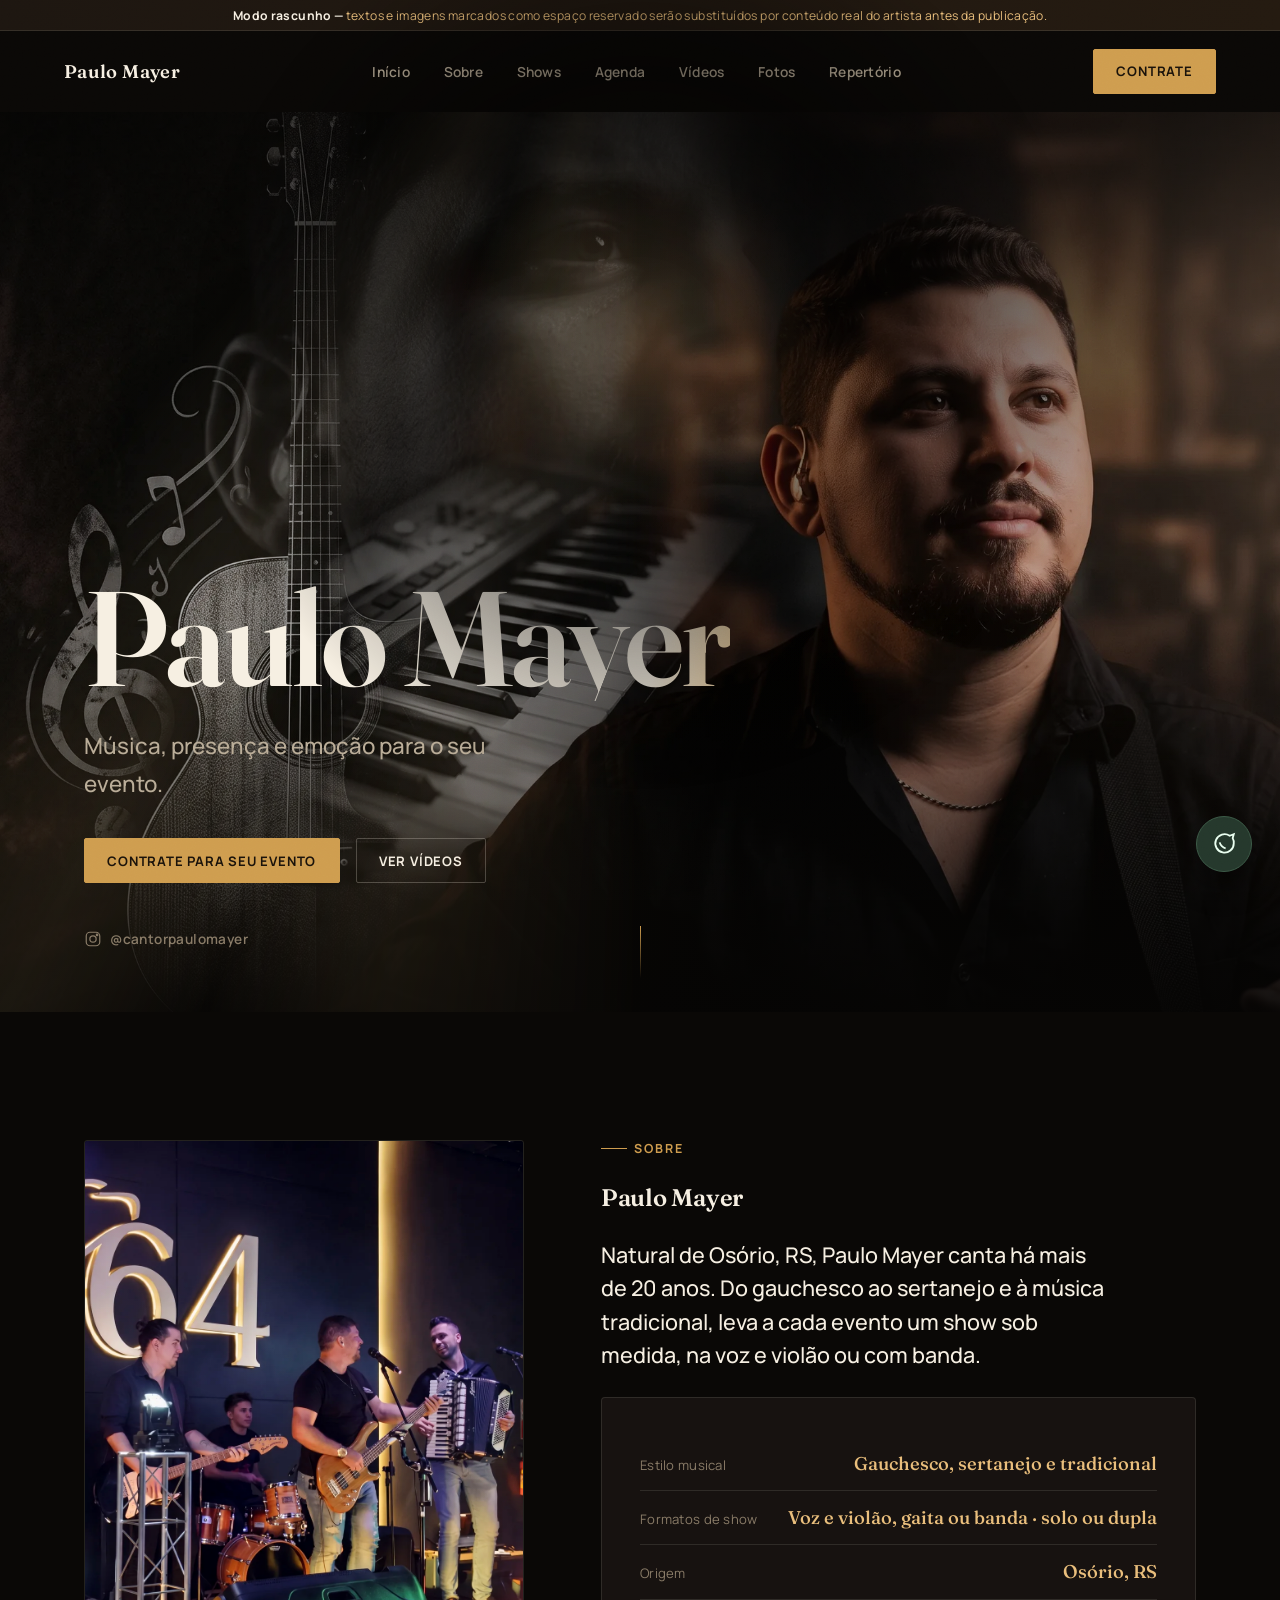
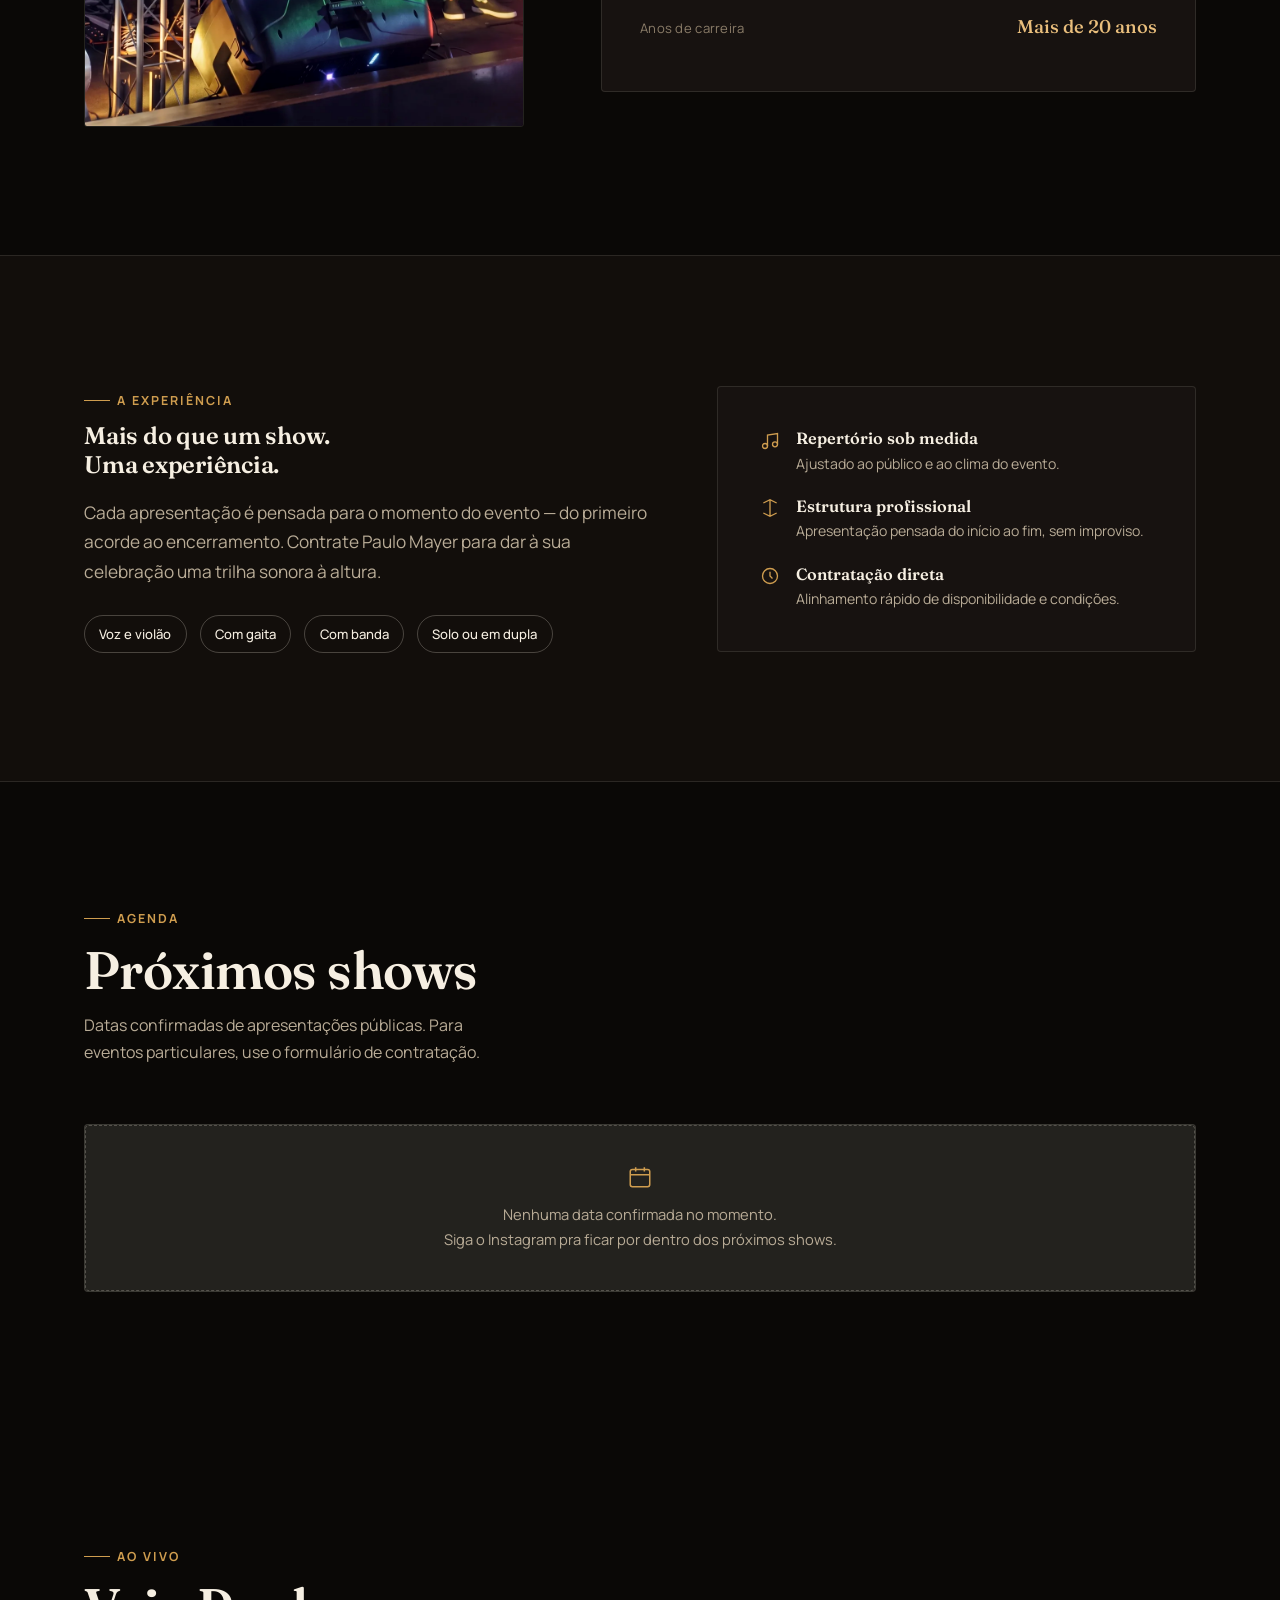
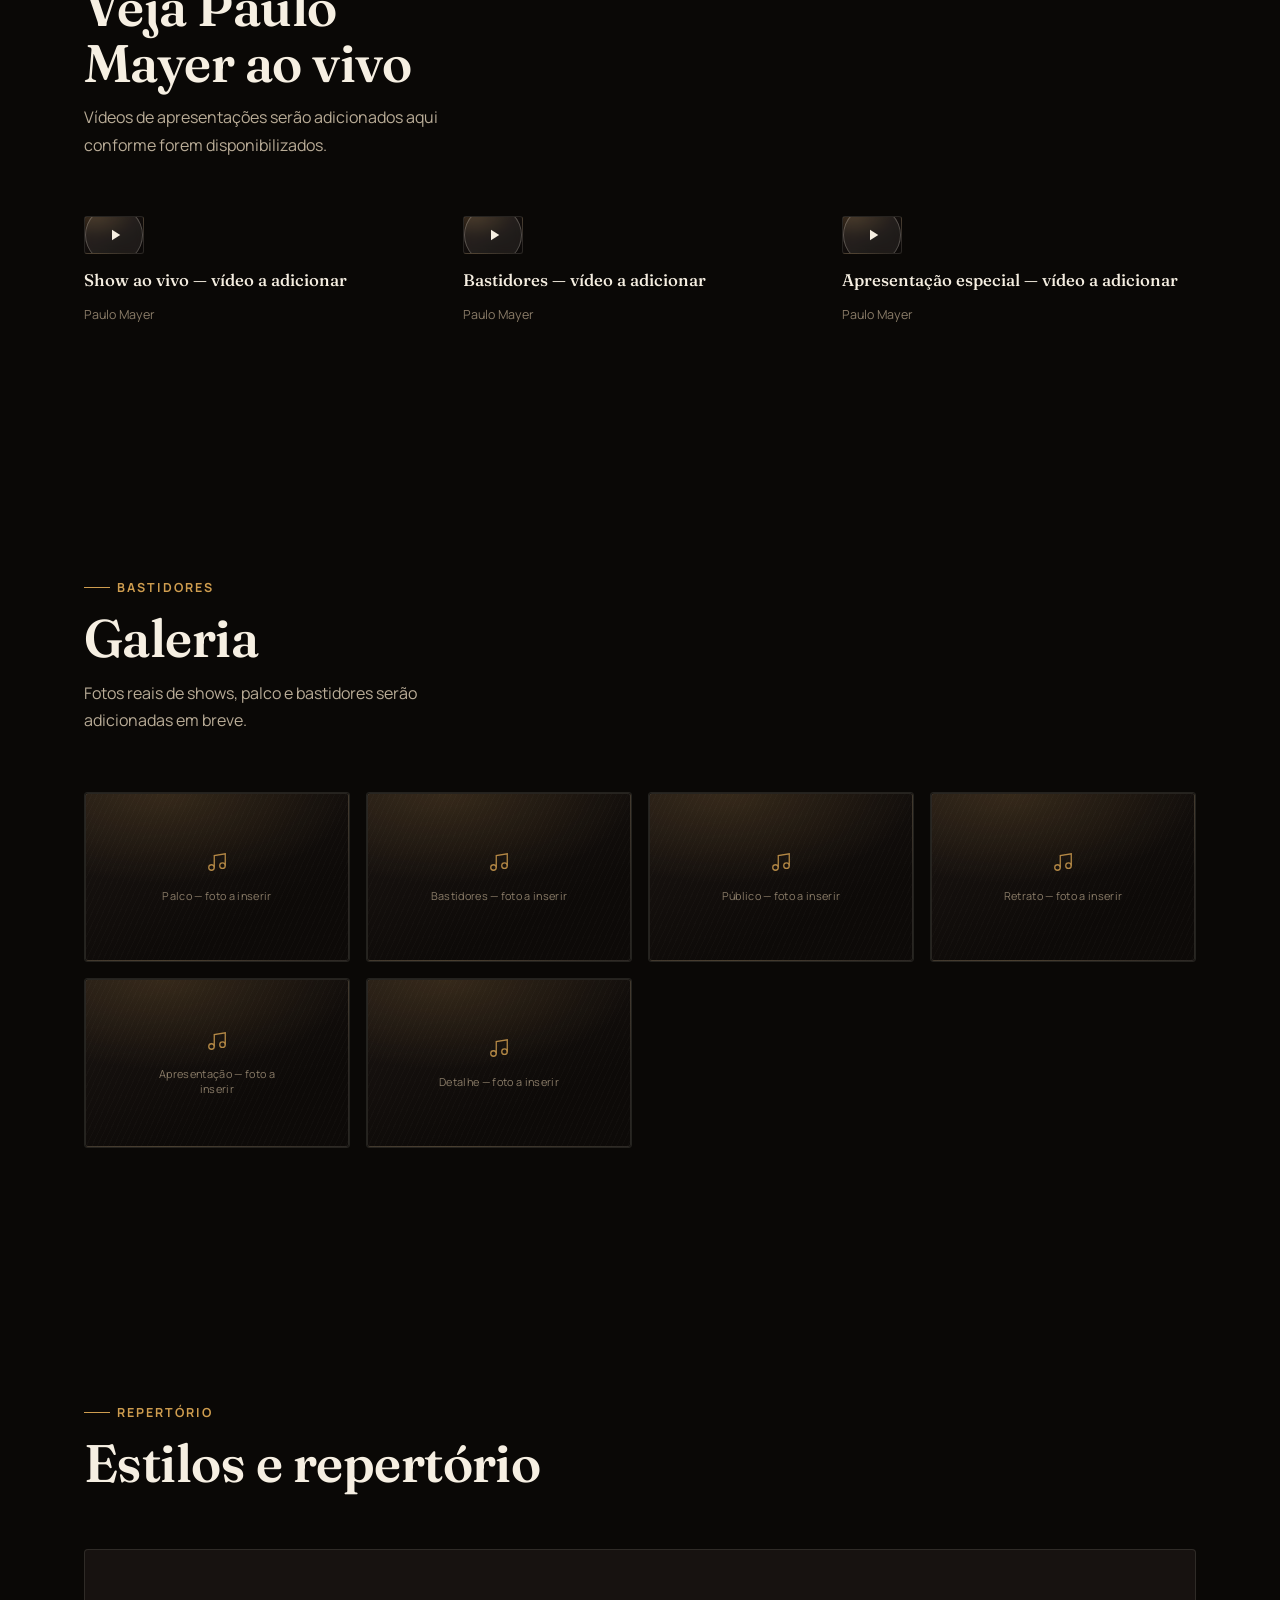
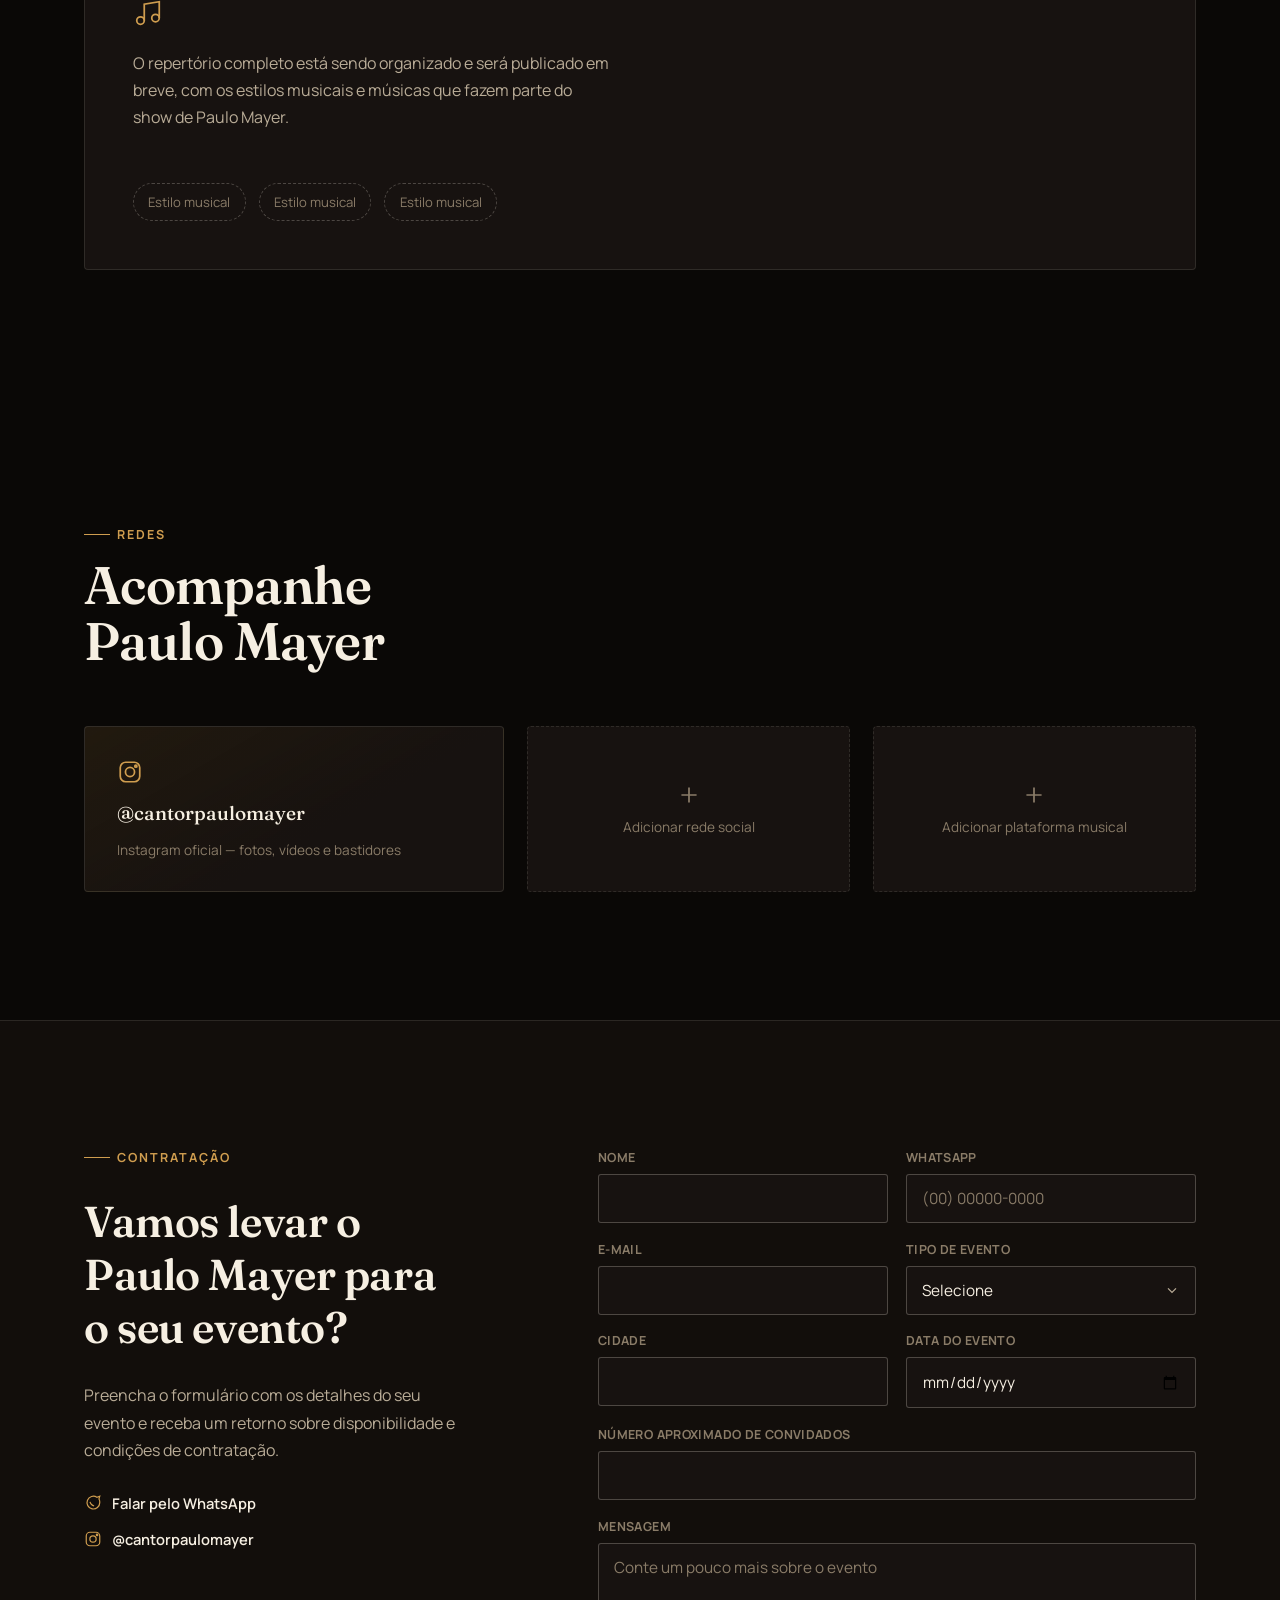
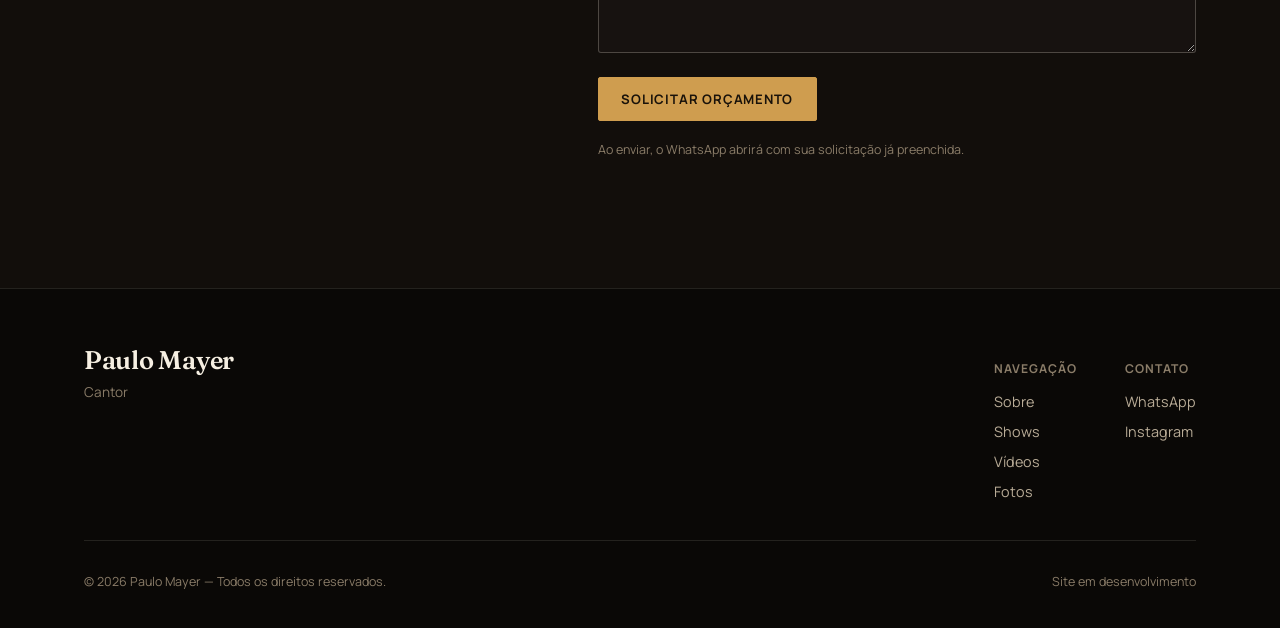
==== commit c9772fb3: "Preenche dados reais do artista no site - Ficha "Sobre": estilo, formatos de show, origem e anos de " ====
--- a/public/index.html
+++ b/public/index.html
@@ -4,14 +4,14 @@
 <meta charset="UTF-8">
 <meta name="viewport" content="width=device-width, initial-scale=1">
 <title>Paulo Mayer | Cantor para Shows e Eventos</title>
-<meta name="description" content="Paulo Mayer — cantor profissional para shows e eventos. Contrate para casamentos, festas particulares, eventos corporativos e apresentações ao vivo.">
+<meta name="description" content="Paulo Mayer, cantor de Osório, RS, com mais de 20 anos de carreira. Música gauchesca, sertaneja e tradicional para casamentos, festas e eventos corporativos.">
 <meta name="theme-color" content="#0a0806">
 <link rel="canonical" href="/">
 
 <!-- Open Graph / compartilhamento (WhatsApp, Facebook, Instagram, LinkedIn) -->
 <meta property="og:type" content="website">
 <meta property="og:title" content="Paulo Mayer | Cantor para Shows e Eventos">
-<meta property="og:description" content="Música, presença e emoção para o seu evento. Conheça o trabalho de Paulo Mayer e solicite um orçamento.">
+<meta property="og:description" content="Música gauchesca, sertaneja e tradicional para o seu evento: voz e violão, gaita ou banda. Conheça Paulo Mayer e solicite um orçamento.">
 <meta property="og:image" content="/images/hero-portrait.webp">
 <meta property="og:locale" content="pt_BR">
 <meta name="twitter:card" content="summary_large_image">
@@ -33,10 +33,11 @@
 
     1. WHATSAPP_NUMBER (em js/main.js) — trocar pelo número real,
        formato 55DDDNÚMERO (ex.: 5551999999999).
-    2. Ficha do artista (seção "Sobre") — estilo musical, formatos
-       de evento, região de atuação, anos de carreira.
-    3. Texto de trajetória/diferenciais (seção "Sobre").
-    4. Formatos de evento atendidos (seção "O Show").
+    2. Ficha do artista (seção "Sobre") — preenchida (estilo, formatos,
+       origem, anos de carreira).
+    3. Texto de trajetória (seção "Sobre") — escrito com os dados
+       confirmados; ampliar se houver mais história do artista.
+    4. Formatos de show (seção "O Show") — preenchidos.
     5. VIDEOS[] (em js/main.js) — título + link de embed (YouTube/
        Instagram) de cada vídeo.
     6. GALLERY[] (em js/main.js) — trocar os quadros por fotos reais
@@ -131,13 +132,12 @@
         <div class="sobre__text reveal">
           <span class="eyebrow">Sobre</span>
           <h2>Paulo Mayer</h2>
-          <p class="sobre__lead">Cantor profissional dedicado a levar música, presença de palco e emoção para eventos e apresentações ao vivo.</p>
+          <p class="sobre__lead">Natural de Osório, RS, Paulo Mayer canta há mais de 20 anos. Do gauchesco ao sertanejo e à música tradicional, leva a cada evento um show sob medida, na voz e violão ou com banda.</p>
           <div class="ficha">
-            <div class="ficha__row"><span class="ficha__label">Estilo musical</span><span class="ficha__value">—</span></div>
-            <div class="ficha__row"><span class="ficha__label">Formatos de show</span><span class="ficha__value">—</span></div>
-            <div class="ficha__row"><span class="ficha__label">Região de atuação</span><span class="ficha__value">—</span></div>
-            <div class="ficha__row"><span class="ficha__label">Anos de carreira</span><span class="ficha__value">—</span></div>
-            <p class="ficha__note">Ficha em atualização — dados serão adicionados conforme informações confirmadas do artista.</p>
+            <div class="ficha__row"><span class="ficha__label">Estilo musical</span><span class="ficha__value">Gauchesco, sertanejo e tradicional</span></div>
+            <div class="ficha__row"><span class="ficha__label">Formatos de show</span><span class="ficha__value">Voz e violão, gaita ou banda · solo ou dupla</span></div>
+            <div class="ficha__row"><span class="ficha__label">Origem</span><span class="ficha__value">Osório, RS</span></div>
+            <div class="ficha__row"><span class="ficha__label">Anos de carreira</span><span class="ficha__value">Mais de 20 anos</span></div>
           </div>
         </div>
       </div>
@@ -152,11 +152,11 @@
           <span class="eyebrow">A experiência</span>
           <h2 style="margin-top:.5em">Mais do que um show.<br>Uma experiência.</h2>
           <p class="lead" style="margin-top:1.1em">Cada apresentação é pensada para o momento do evento — do primeiro acorde ao encerramento. Contrate Paulo Mayer para dar à sua celebração uma trilha sonora à altura.</p>
-          <div class="chip-row" role="list" aria-label="Formatos de evento atendidos, a confirmar">
-            <span class="chip"><svg viewBox="0 0 24 24" fill="none" stroke="currentColor" stroke-width="2"><path d="M12 5v14M5 12h14"/></svg>Formato de evento</span>
-            <span class="chip"><svg viewBox="0 0 24 24" fill="none" stroke="currentColor" stroke-width="2"><path d="M12 5v14M5 12h14"/></svg>Formato de evento</span>
-            <span class="chip"><svg viewBox="0 0 24 24" fill="none" stroke="currentColor" stroke-width="2"><path d="M12 5v14M5 12h14"/></svg>Formato de evento</span>
-            <span class="chip"><svg viewBox="0 0 24 24" fill="none" stroke="currentColor" stroke-width="2"><path d="M12 5v14M5 12h14"/></svg>Formato de evento</span>
+          <div class="chip-row" role="list" aria-label="Formatos de show">
+            <span class="chip chip--confirmed" role="listitem">Voz e violão</span>
+            <span class="chip chip--confirmed" role="listitem">Com gaita</span>
+            <span class="chip chip--confirmed" role="listitem">Com banda</span>
+            <span class="chip chip--confirmed" role="listitem">Solo ou em dupla</span>
           </div>
         </div>
         <div class="show__panel reveal">
--- a/public/css/style.css
+++ b/public/css/style.css
@@ -381,7 +381,7 @@
     border-bottom:1px solid var(--line);
   }
   .ficha__row:last-of-type{border-bottom:none}
-  .ficha__label{font-size:.82rem;color:var(--ink-faint);letter-spacing:.02em}
+  .ficha__label{flex-shrink:0;white-space:nowrap;font-size:.82rem;color:var(--ink-faint);letter-spacing:.02em}
   .ficha__value{font-family:'Fraunces',serif;font-size:1.15rem;color:var(--gold-bright);font-weight:500;text-align:right}
   .ficha__note{margin-top:1.1em;font-size:.8rem;color:var(--ink-faint)}
 
@@ -404,6 +404,7 @@
     background:transparent;
   }
   .chip svg{width:13px;height:13px;opacity:.7}
+  .chip--confirmed{border-style:solid;color:var(--ink);font-weight:500}
 
   .show__panel{
     border:1px solid var(--line);
